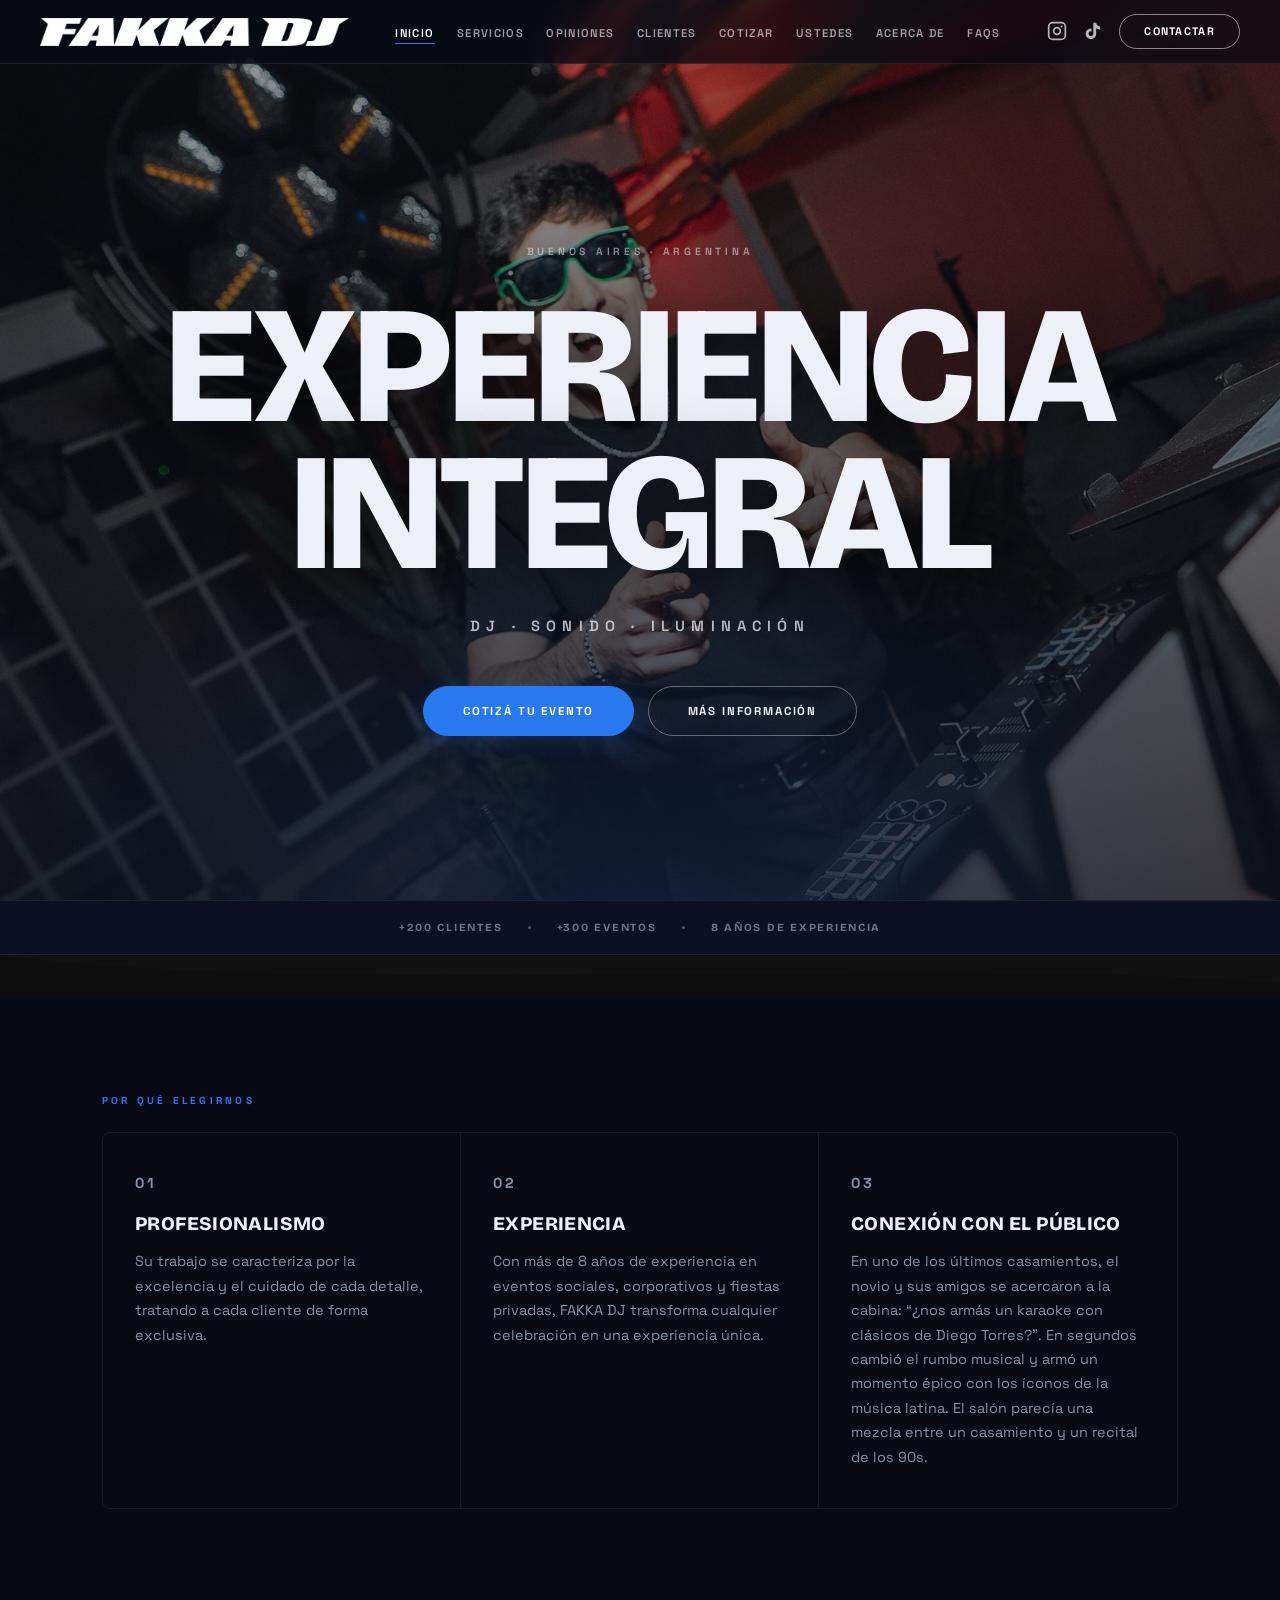
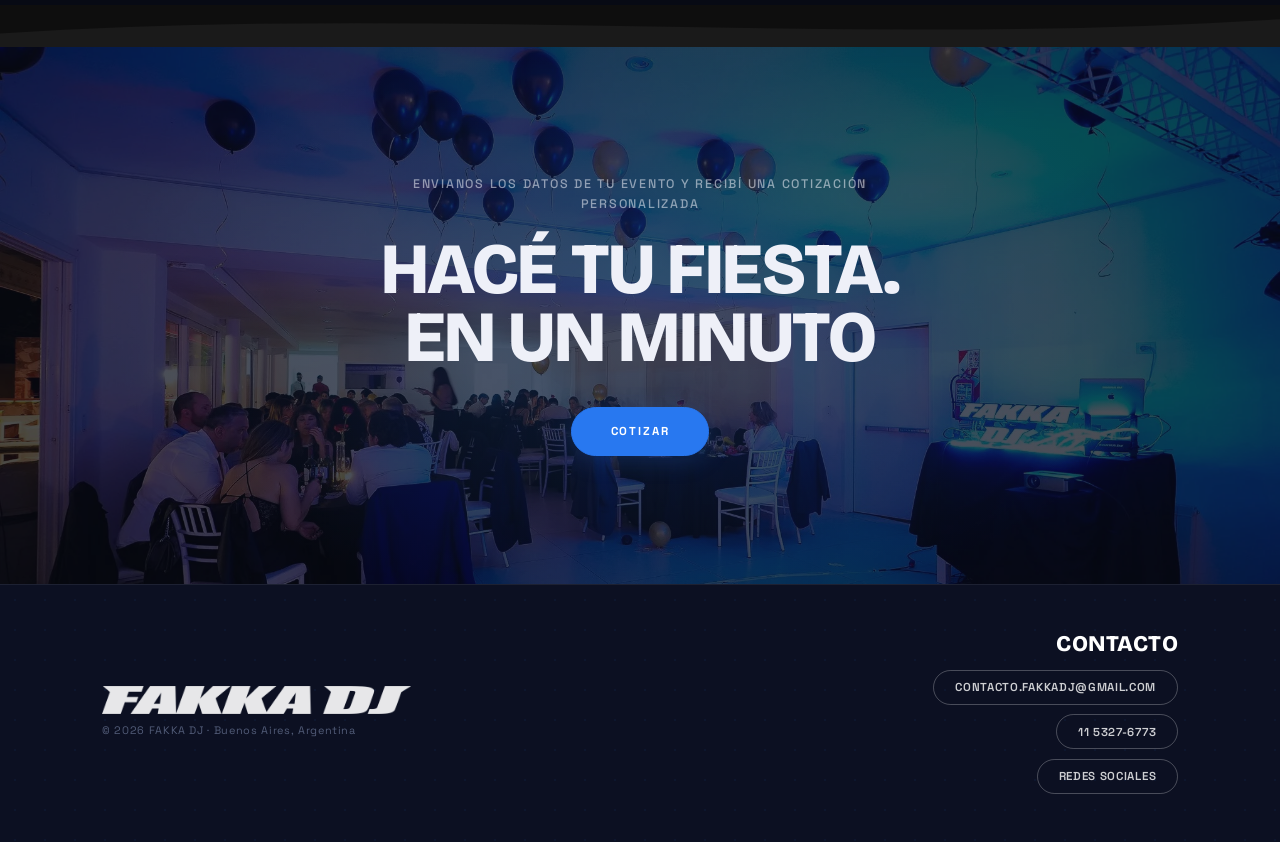
==== index.html @ a66cb63d "nav: agregar ícono de Instagram @fakkadj.eventos en todas las páginas" ====
<!DOCTYPE html>
<html lang="es">
<head>
  <meta charset="UTF-8" />
  <meta name="viewport" content="width=device-width, initial-scale=1.0" />
  <title>FAKKA DJ - Servicio de DJ, Sonido, Iluminación | CABA, Buenos Aires</title>
  <meta name="description" content="FAKKA DJ — experiencia integral de DJ, sonido e iluminación para casamientos, corporativos, fiestas de 15 y privadas. Más de 8 años de experiencia en Buenos Aires." />
  <link rel="preconnect" href="https://fonts.googleapis.com" />
  <link rel="preconnect" href="https://fonts.gstatic.com" crossorigin />
  <link href="https://fonts.googleapis.com/css2?family=Space+Grotesk:wght@400;500;600;700&family=Bricolage+Grotesque:wght@500;600;700;800&display=swap" rel="stylesheet" />
  <link rel="stylesheet" href="styles.css" />
  <link rel="icon" type="image/png" href="images/Fakka_Logo_Picos_Negro.png" />
  <meta property="og:title" content="FAKKA DJ — Servicio integral de DJ, Sonido e Iluminación" />
  <meta property="og:description" content="Más de 8 años transformando celebraciones en Buenos Aires. Casamientos, corporativos, fiestas de 15 y más." />
  <meta property="og:image" content="https://fakkadj.com/images/DSC02476.jpg" />
  <meta property="og:url" content="https://fakkadj.com" />
  <meta property="og:type" content="website" />
  <script type="application/ld+json">
  {
    "@context": "https://schema.org",
    "@type": "LocalBusiness",
    "name": "FAKKA DJ",
    "description": "Servicio de DJ, sonido e iluminación profesional para casamientos, corporativos, fiestas de 15 y privadas en Buenos Aires.",
    "url": "https://fakkadj.com",
    "telephone": "+5491153276773",
    "email": "contacto.fakkadj@gmail.com",
    "image": "https://fakkadj.com/images/DSC02476.jpg",
    "address": {
      "@type": "PostalAddress",
      "addressLocality": "Buenos Aires",
      "addressRegion": "CABA",
      "addressCountry": "AR"
    },
    "areaServed": ["CABA", "Zona Norte GBA", "Zona Sur GBA", "Zona Oeste GBA"],
    "sameAs": [
      "https://www.tiktok.com/@fakkadj",
      "https://linktr.ee/fakkadj"
    ],
    "priceRange": "$$",
    "knowsAbout": ["DJ", "Sonido para eventos", "Iluminación para eventos", "Casamientos", "Fiestas de 15", "Eventos corporativos"]
  }
  </script>
</head>
<body>

<nav>
  <a href="index.html" class="nav-logo"><img src="images/Fakka_Logo_Picos_Blanco.png" alt="FAKKA DJ" /></a>
  <ul class="nav-links" id="navLinks">
    <li><a href="index.html" class="active">Inicio</a></li>
    <li><a href="servicios.html">Servicios</a></li>
    <li><a href="opiniones.html">Opiniones</a></li>
    <li><a href="clientes.html">Clientes</a></li>
    <li><a href="cotizar.html">Cotizar</a></li>
    <li><a href="ustedes.html">Ustedes</a></li>
    <li><a href="acercade.html">Acerca de</a></li>
    <li><a href="faqs.html">FAQs</a></li>
  </ul>
  <div class="nav-right">
    <a href="https://www.instagram.com/fakkadj.eventos" target="_blank" class="nav-tiktok" aria-label="Instagram"><svg viewBox="0 0 24 24" xmlns="http://www.w3.org/2000/svg"><rect x="2" y="2" width="20" height="20" rx="5" ry="5" fill="none" stroke="currentColor" stroke-width="2"/><circle cx="12" cy="12" r="4" fill="none" stroke="currentColor" stroke-width="2"/><circle cx="17.5" cy="6.5" r="1.2" fill="currentColor"/></svg></a>
    <a href="https://www.tiktok.com/@fakkadj" target="_blank" class="nav-tiktok" aria-label="TikTok"><svg viewBox="0 0 24 24" xmlns="http://www.w3.org/2000/svg"><path d="M19.59 6.69a4.83 4.83 0 0 1-3.77-4.25V2h-3.45v13.67a2.89 2.89 0 0 1-2.88 2.5 2.89 2.89 0 0 1-2.89-2.89 2.89 2.89 0 0 1 2.89-2.89c.28 0 .54.04.79.1V9.01a6.33 6.33 0 0 0-.79-.05 6.34 6.34 0 0 0-6.34 6.34 6.34 6.34 0 0 0 6.34 6.34 6.34 6.34 0 0 0 6.33-6.34V8.77a8.16 8.16 0 0 0 4.77 1.52V6.85a4.85 4.85 0 0 1-1-.16z"/></svg></a>
    <a href="https://wa.me/5491153276773" target="_blank" class="nav-cta">Contactar</a>
  </div>
  <button class="hamburger" id="hamburger" aria-label="Menú"><span></span><span></span><span></span></button>
</nav>
<div id="navOverlay"></div>

<!-- HERO -->
<section class="hero" style="--hero-img:url('images/DSC02476.jpg')">
  <div class="hero-grain"></div>
  <p class="hero-eyebrow anim-fade-up">Buenos Aires · Argentina</p>
  <h1 class="hero-title anim-fade-up anim-delay-1"><span>Experiencia</span><span>Integral</span></h1>
  <p class="hero-sub anim-fade-up anim-delay-2">DJ · Sonido · Iluminación</p>
  <div class="hero-buttons anim-fade-up anim-delay-3">
    <a href="cotizar.html" class="btn btn-accent">Cotizá tu evento</a>
    <a href="servicios.html" class="btn btn-outline">Más información</a>
  </div>
</section>

<!-- SOCIAL PROOF STRIP -->
<div class="proof-strip">
  <span>+200 clientes</span>
  <span class="proof-dot"></span>
  <span>+300 eventos</span>
  <span class="proof-dot"></span>
  <span>8 años de experiencia</span>
</div>

<!-- wave: proof-strip → pilares -->
<div class="section-wave" style="background:#111"><svg viewBox="0 0 1440 48" xmlns="http://www.w3.org/2000/svg" preserveAspectRatio="none"><path d="M0,0 C360,48 1080,0 1440,32 L1440,48 L0,48 Z" fill="#0e0e0e"/></svg></div>

<!-- PILARES -->
<section class="pad">
  <div class="container">
    <p class="section-label">Por qué elegirnos</p>
    <div class="pilares-grid">
      <div class="pilar">
        <p class="pilar-num">01</p>
        <h3>Profesionalismo</h3>
        <p>Su trabajo se caracteriza por la excelencia y el cuidado de cada detalle, tratando a cada cliente de forma exclusiva.</p>
      </div>
      <div class="pilar">
        <p class="pilar-num">02</p>
        <h3>Experiencia</h3>
        <p>Con más de 8 años de experiencia en eventos sociales, corporativos y fiestas privadas, FAKKA DJ transforma cualquier celebración en una experiencia única.</p>
      </div>
      <div class="pilar">
        <p class="pilar-num">03</p>
        <h3>Conexión con el público</h3>
        <p>En uno de los últimos casamientos, el novio y sus amigos se acercaron a la cabina: “¿nos armás un karaoke con clásicos de Diego Torres?”. En segundos cambió el rumbo musical y armó un momento épico con los íconos de la música latina. El salón parecía una mezcla entre un casamiento y un recital de los 90s.</p>
      </div>
    </div>
  </div>
</section>

<!-- wave: pilares → cta-band -->
<div class="section-wave" style="background:#0e0e0e"><svg viewBox="0 0 1440 48" xmlns="http://www.w3.org/2000/svg" preserveAspectRatio="none"><path d="M0,32 C480,0 960,48 1440,16 L1440,48 L0,48 Z" fill="#1a1a1a"/></svg></div>

<!-- CTA BAND -->
<section class="cta-band">
  <img class="bg" src="images/CAMI-248.jpg" alt="" />
  <p class="small">Envianos los datos de tu evento y recibí una cotización personalizada</p>
  <h2>Hacé tu fiesta.<br />En un minuto</h2>
  <a href="cotizar.html" class="btn btn-accent">Cotizar</a>
</section>

<footer>
  <div class="footer-wave">
    <svg viewBox="0 0 1440 80" xmlns="http://www.w3.org/2000/svg" preserveAspectRatio="none"><path d="M0,40 C240,80 480,0 720,40 C960,80 1200,0 1440,40 L1440,80 L0,80 Z" fill="#1a3a6e"/></svg>
  </div>
  <div class="footer-inner">
    <div class="footer-logo-block">
      <img src="images/Fakka_Logo_Picos_Blanco.png" alt="FAKKA DJ" />
      <p>© 2026 FAKKA DJ · Buenos Aires, Argentina</p>
    </div>
    <div class="footer-contact">
      <h5>Contacto</h5>
      <a class="footer-pill" href="mailto:contacto.fakkadj@gmail.com">contacto.fakkadj@gmail.com</a>
      <a class="footer-pill" href="https://wa.me/5491153276773" target="_blank">11 5327-6773</a>
      <a class="footer-pill" href="https://linktr.ee/fakkadj" target="_blank">Redes sociales</a>
    </div>
  </div>
</footer>

<script src="script.js"></script>
</body>
</html>
---- styles.css ----
/* ============ FAKKA DJ — estilos compartidos ============ */
*, *::before, *::after { box-sizing: border-box; margin: 0; padding: 0; }

:root {
  --black: #070a14;
  --ink: #040710;
  --surface: #0c1022;
  --white: #eef0f8;
  --gray: #8892aa;
  --dim: #525c78;
  --card: #0f1526;
  --card-hover: #141d30;
  --line: rgba(255,255,255,0.07);
  --line-mid: rgba(255,255,255,0.12);
  --accent: #2878f0;
  --accent-hover: #1a64d8;
  --accent-dim: rgba(40,120,240,0.12);
  --accent-glow: rgba(40,120,240,0.22);
  --head: 'Bricolage Grotesque', sans-serif;
  --body: 'Space Grotesk', sans-serif;
}

html { scroll-behavior: smooth; }

body {
  font-family: var(--body);
  background: var(--black);
  color: var(--white);
  overflow-x: hidden;
  line-height: 1.6;
}

img { max-width: 100%; display: block; }
a { color: inherit; text-decoration: none; }

h1, h2, h3, h4, h5 {
  font-family: var(--head);
  font-weight: 800;
  line-height: 0.95;
  letter-spacing: -0.01em;
  text-transform: uppercase;
}

/* ============ ENTRANCE ANIMATIONS ============ */
@keyframes fadeUp {
  from { opacity: 0; transform: translateY(28px); }
  to   { opacity: 1; transform: translateY(0); }
}
@keyframes fadeIn {
  from { opacity: 0; }
  to   { opacity: 1; }
}

@media (prefers-reduced-motion: no-preference) {
  .anim-fade-up {
    animation: fadeUp 0.72s cubic-bezier(0.16, 1, 0.3, 1) both;
  }
  .anim-delay-1 { animation-delay: 0.1s; }
  .anim-delay-2 { animation-delay: 0.22s; }
  .anim-delay-3 { animation-delay: 0.34s; }
  .anim-delay-4 { animation-delay: 0.46s; }
}

/* ============ NAV ============ */
nav {
  position: fixed;
  top: 0; left: 0; right: 0;
  z-index: 1000;
  display: flex;
  align-items: center;
  justify-content: space-between;
  padding: 0 2.5rem;
  height: 64px;
  background: rgba(7, 10, 20, 0.72);
  backdrop-filter: blur(20px) saturate(1.6);
  -webkit-backdrop-filter: blur(20px) saturate(1.6);
  border-bottom: 1px solid rgba(255,255,255,0.07);
  gap: 1rem;
  transition: background 0.3s;
}

.nav-logo img { height: 28px; width: auto; }

.nav-links {
  display: flex;
  flex-wrap: wrap;
  justify-content: center;
  gap: 0.2rem 1.4rem;
  list-style: none;
  align-items: center;
  flex: 1;
}

.nav-links a {
  color: rgba(238,240,248,0.65);
  font-size: 0.7rem;
  font-weight: 600;
  letter-spacing: 0.12em;
  text-transform: uppercase;
  transition: color 0.2s;
  font-family: var(--body);
  position: relative;
  padding-bottom: 2px;
}

.nav-links a::after {
  content: "";
  position: absolute;
  bottom: -2px; left: 0; right: 0;
  height: 1px;
  background: var(--accent);
  transform: scaleX(0);
  transition: transform 0.2s cubic-bezier(0.16, 1, 0.3, 1);
  transform-origin: left center;
}

.nav-links a:hover { color: #fff; }
.nav-links a:hover::after { transform: scaleX(1); }
.nav-links a.active { color: #fff; }
.nav-links a.active::after { transform: scaleX(1); }

.nav-right {
  display: flex;
  align-items: center;
  gap: 1rem;
  flex-shrink: 0;
}

.nav-tiktok {
  display: flex; align-items: center;
  color: #fff; opacity: 0.7; transition: opacity 0.2s;
}
.nav-tiktok:hover { opacity: 1; }
.nav-tiktok svg { width: 20px; height: 20px; fill: #fff; }

.nav-cta {
  background: transparent !important;
  color: #fff !important;
  border: 1.5px solid rgba(255,255,255,0.5) !important;
  border-radius: 999px !important;
  padding: 0.5rem 1.5rem !important;
  font-size: 0.68rem !important;
  font-weight: 700 !important;
  letter-spacing: 0.12em !important;
  text-transform: uppercase !important;
  transition: background 0.2s, border-color 0.2s !important;
  font-family: var(--body) !important;
}
.nav-cta:hover {
  background: rgba(255,255,255,0.1) !important;
  border-color: rgba(255,255,255,0.9) !important;
}

.hamburger {
  display: none;
  flex-direction: column;
  gap: 5px;
  cursor: pointer;
  background: none;
  border: none;
  padding: 6px;
  z-index: 1100;
}
.hamburger span {
  display: block;
  width: 24px;
  height: 1.5px;
  background: var(--white);
  transition: all 0.3s;
}
.hamburger.open span:nth-child(1) { transform: translateY(6.5px) rotate(45deg); }
.hamburger.open span:nth-child(2) { opacity: 0; }
.hamburger.open span:nth-child(3) { transform: translateY(-6.5px) rotate(-45deg); }

/* ============ BUTTONS ============ */
.btn {
  display: inline-block;
  padding: 0.9rem 2.4rem;
  font-family: var(--body);
  font-size: 0.72rem;
  font-weight: 700;
  letter-spacing: 0.16em;
  text-transform: uppercase;
  border-radius: 999px;
  cursor: pointer;
  transition: all 0.22s cubic-bezier(0.16, 1, 0.3, 1);
  border: 1.5px solid transparent;
}
.btn:active { transform: scale(0.97); }

.btn-accent {
  background: var(--accent);
  color: #fff;
  border-color: var(--accent);
  box-shadow: 0 4px 24px var(--accent-glow);
}
.btn-accent:hover {
  background: var(--accent-hover);
  border-color: var(--accent-hover);
  transform: translateY(-2px);
  box-shadow: 0 8px 32px var(--accent-glow);
}
.btn-white { background: var(--white); color: var(--black); border-color: var(--white); }
.btn-white:hover { background: #fff; transform: translateY(-2px); }
.btn-outline {
  background: transparent;
  color: var(--white);
  border-color: rgba(255,255,255,0.35);
}
.btn-outline:hover {
  border-color: rgba(255,255,255,0.8);
  background: rgba(255,255,255,0.06);
  transform: translateY(-1px);
}

/* ============ LAYOUT ============ */
section { position: relative; }
.container { max-width: 1140px; margin: 0 auto; padding: 0 2rem; }

.section-label {
  font-family: var(--body);
  font-size: 0.63rem;
  font-weight: 700;
  letter-spacing: 0.32em;
  text-transform: uppercase;
  color: var(--accent);
  margin-bottom: 1.4rem;
}

.pad { padding: 6rem 0; }

/* ============ HERO ============ */
.hero {
  min-height: 100dvh;
  display: flex;
  flex-direction: column;
  align-items: center;
  justify-content: center;
  text-align: center;
  padding: 9rem 2rem 4rem;
  position: relative;
  isolation: isolate;
}
.hero::before {
  content: "";
  position: absolute; inset: 0;
  background-image: var(--hero-img);
  background-size: cover;
  background-position: 50% 25%;
  z-index: -3;
}
.hero::after {
  content: "";
  position: absolute; inset: 0;
  background:
    radial-gradient(ellipse 80% 60% at 50% 100%, rgba(40,120,240,0.14) 0%, transparent 70%),
    linear-gradient(180deg, rgba(7,10,20,0.4) 0%, rgba(7,10,20,0.82) 100%);
  z-index: -2;
}

/* Grain texture on hero */
.hero-grain {
  position: absolute; inset: 0; z-index: -1;
  opacity: 0.035;
  background-image: url("data:image/svg+xml,%3Csvg xmlns='http://www.w3.org/2000/svg' width='300' height='300'%3E%3Cfilter id='n'%3E%3CfeTurbulence type='fractalNoise' baseFrequency='0.85' numOctaves='4' stitchTiles='stitch'/%3E%3C/filter%3E%3Crect width='300' height='300' filter='url(%23n)' opacity='1'/%3E%3C/svg%3E");
  background-size: 200px 200px;
  pointer-events: none;
}

.hero-eyebrow {
  font-family: var(--body);
  font-size: 0.65rem; font-weight: 600;
  letter-spacing: 0.36em; color: rgba(238,240,248,0.55);
  text-transform: uppercase; margin-bottom: 2rem;
}
.hero-title {
  font-size: clamp(3.6rem, 13vw, 10.5rem);
  font-weight: 800; line-height: 0.88;
  text-transform: uppercase; margin-bottom: 1.8rem;
  text-shadow: 0 4px 60px rgba(0,0,0,0.6);
  letter-spacing: -0.02em;
}
.hero-title span { display: block; }
.hero-sub {
  font-family: var(--body);
  font-size: clamp(0.7rem, 1.8vw, 0.92rem);
  font-weight: 600; letter-spacing: 0.42em;
  color: rgba(238,240,248,0.75); text-transform: uppercase; margin-bottom: 3rem;
}
.hero-tags {
  display: flex; gap: 0.7rem; flex-wrap: wrap;
  justify-content: center; margin-bottom: 3rem;
}
.hero-tag {
  font-family: var(--body);
  font-size: 0.6rem; font-weight: 600;
  letter-spacing: 0.18em; text-transform: uppercase;
  color: rgba(238,240,248,0.7);
  border: 1px solid rgba(255,255,255,0.2);
  padding: 0.4rem 1rem; border-radius: 2px;
  background: rgba(255,255,255,0.04);
}
.hero-buttons { display: flex; gap: 0.9rem; flex-wrap: wrap; justify-content: center; }

/* ---- Proof strip ---- */
.proof-strip {
  display: flex; align-items: center; justify-content: center;
  gap: 1.6rem; flex-wrap: wrap;
  background: var(--surface);
  border-top: 1px solid var(--line);
  border-bottom: 1px solid var(--line);
  padding: 1.1rem 2rem;
  font-family: var(--head); font-size: 0.68rem; font-weight: 700;
  text-transform: uppercase; letter-spacing: 0.16em;
  color: rgba(238,240,248,0.45);
}
.proof-dot {
  width: 3px; height: 3px; border-radius: 50%;
  background: var(--dim); flex-shrink: 0;
}

/* ---- Section wave divider ---- */
.section-wave { line-height: 0; display: block; }
.section-wave svg { display: block; width: 100%; }

/* page hero (interior) */
.page-hero {
  padding: 11rem 2rem 5rem;
  text-align: center;
}
.page-hero h1 {
  font-size: clamp(2.8rem, 9vw, 7rem);
  line-height: 0.9;
  letter-spacing: -0.02em;
}
.page-hero .accent-word { color: var(--accent); }

/* ============ PILARES ============ */
.pilares-grid {
  display: grid;
  grid-template-columns: repeat(auto-fit, minmax(280px, 1fr));
  gap: 0;
  border: 1px solid var(--line);
  border-radius: 8px;
  overflow: hidden;
}
.pilar {
  padding: 2.4rem 2rem;
  border-right: 1px solid var(--line);
  position: relative;
  transition: background 0.3s;
}
.pilar:last-child { border-right: none; }
.pilar:hover { background: var(--card); }
.pilar::before {
  content: "";
  position: absolute; top: 0; left: 0;
  width: 2px; height: 0;
  background: var(--accent);
  transition: height 0.4s cubic-bezier(0.16, 1, 0.3, 1);
}
.pilar:hover::before { height: 100%; }
.pilar-num {
  font-family: var(--body);
  font-size: 0.62rem; font-weight: 700; letter-spacing: 0.22em;
  color: var(--accent); margin-bottom: 1.2rem;
}
.pilar h3 { font-size: 1.2rem; margin-bottom: 1rem; letter-spacing: 0.02em; }
.pilar p { font-size: 0.9rem; color: var(--gray); line-height: 1.7; }

/* ============ SERVICIOS ============ */
.serv-grid {
  display: grid;
  grid-template-columns: repeat(auto-fit, minmax(230px, 1fr));
  gap: 1.2rem;
}
.serv-card {
  background: var(--card);
  border: 1px solid var(--line);
  border-radius: 8px;
  overflow: hidden;
  transition: transform 0.3s, border-color 0.3s, box-shadow 0.3s;
}
.serv-card:hover {
  transform: translateY(-5px);
  border-color: var(--line-mid);
  box-shadow: 0 16px 48px rgba(0,0,0,0.4), 0 0 0 1px var(--line-mid);
}
.serv-card .ph { height: 185px; overflow: hidden; }
.serv-card .ph img { width: 100%; height: 100%; object-fit: cover; transition: transform 0.6s cubic-bezier(0.16, 1, 0.3, 1); }
.serv-card:hover .ph img { transform: scale(1.07); }
.serv-card .body { padding: 1.6rem 1.5rem; }
.serv-card h3 { font-size: 0.95rem; margin-bottom: 0.7rem; letter-spacing: 0.04em; }
.serv-card p { font-size: 0.84rem; color: var(--gray); line-height: 1.65; }

.serv-card.noimg .body { padding: 2.2rem 1.8rem; }

/* ============ EVENTOS ============ */
.eventos-grid {
  display: grid;
  grid-template-columns: repeat(auto-fit, minmax(300px, 1fr));
  gap: 1.2rem;
}
.evento {
  position: relative;
  height: 320px;
  border-radius: 8px;
  overflow: hidden;
  isolation: isolate;
  display: flex;
  align-items: flex-end;
  padding: 1.8rem;
}
.evento img {
  position: absolute; inset: 0;
  width: 100%; height: 100%; object-fit: cover;
  z-index: -2; transition: transform 0.7s cubic-bezier(0.16, 1, 0.3, 1);
}
.evento::after {
  content: ""; position: absolute; inset: 0;
  background: linear-gradient(180deg, rgba(0,0,0,0.05) 0%, rgba(7,10,20,0.88) 100%);
  z-index: -1;
}
.evento:hover img { transform: scale(1.08); }
.evento h4 { font-size: 1.3rem; margin-bottom: 0.5rem; }
.evento p { font-size: 0.84rem; color: rgba(238,240,248,0.7); max-width: 90%; }

/* ============ CTA BAND ============ */
.cta-band {
  position: relative;
  isolation: isolate;
  text-align: center;
  padding: 8rem 2rem;
}
.cta-band img.bg {
  position: absolute; inset: 0;
  width: 100%; height: 100%; object-fit: cover; object-position: center 30%; z-index: -2;
}
.cta-band::after {
  content: ""; position: absolute; inset: 0;
  background:
    radial-gradient(ellipse 60% 80% at 50% 50%, rgba(40,120,240,0.18) 0%, transparent 70%),
    rgba(7,10,20,0.72);
  z-index: -1;
}
.cta-band .small {
  font-family: var(--body);
  font-size: 0.78rem; font-weight: 500; letter-spacing: 0.14em;
  text-transform: uppercase; color: rgba(238,240,248,0.55); margin-bottom: 1.2rem;
  max-width: 560px; margin-left: auto; margin-right: auto;
}
.cta-band h2 {
  font-size: clamp(2.4rem, 7vw, 4.5rem);
  margin-bottom: 2.2rem;
  letter-spacing: -0.02em;
}

/* ============ OPINIONES ============ */
.op-grid {
  display: grid;
  grid-template-columns: repeat(auto-fill, minmax(260px, 1fr));
  gap: 1.2rem;
}
.op-card {
  background: var(--card);
  border: 1px solid var(--line);
  border-radius: 8px;
  overflow: hidden;
  transition: border-color 0.3s;
}
.op-card:hover { border-color: var(--line-mid); }
.op-card .shot { width: 100%; display: block; }
.op-card .meta { padding: 1.1rem 1.3rem; }
.op-card .name {
  font-family: var(--head); font-weight: 700;
  text-transform: uppercase; font-size: 0.9rem; letter-spacing: 0.04em;
}
.op-card .type {
  font-family: var(--body); font-size: 0.65rem;
  letter-spacing: 0.14em; color: var(--accent);
  text-transform: uppercase; margin-top: 0.25rem;
}

/* masonry opiniones */
.op-masonry { column-count: 3; column-gap: 1.2rem; }
.op-masonry .op-card { break-inside: avoid; margin-bottom: 1.2rem; display: inline-block; width: 100%; }
@media (max-width: 880px) { .op-masonry { column-count: 2; } }
@media (max-width: 560px) { .op-masonry { column-count: 1; } }

/* ============ CLIENTES (logos) ============ */
.logos-grid {
  display: grid;
  grid-template-columns: repeat(auto-fill, minmax(150px, 1fr));
  gap: 1px;
  background: var(--line);
  border: 1px solid var(--line);
  border-radius: 8px;
  overflow: hidden;
}
.logo-cell {
  background: var(--black);
  aspect-ratio: 3/2;
  display: flex; align-items: center; justify-content: center;
  padding: 1.6rem;
  transition: background 0.2s;
}
.logo-cell:hover { background: var(--card); }
.logo-cell img {
  max-height: 60px; max-width: 80%;
  width: auto; height: auto;
  object-fit: contain; opacity: 0.85;
}

.stats {
  display: grid;
  grid-template-columns: repeat(auto-fit, minmax(180px, 1fr));
  gap: 2rem;
  text-align: center;
  margin-top: 4rem;
  padding: 3rem 0;
  border-top: 1px solid var(--line);
  border-bottom: 1px solid var(--line);
}
.stat .num {
  font-family: var(--head); font-weight: 800;
  font-size: 3.2rem; color: var(--accent); line-height: 1;
}
.stat .lbl {
  font-family: var(--body); font-size: 0.72rem;
  letter-spacing: 0.2em; text-transform: uppercase;
  color: var(--gray); margin-top: 0.7rem;
}

/* ============ ACERCA / timeline ============ */
.about-grid {
  display: grid;
  grid-template-columns: repeat(auto-fit, minmax(250px, 1fr));
  gap: 2.5rem;
}
.about-item .big {
  font-family: var(--head); font-weight: 800;
  font-size: 1.5rem; color: var(--white);
  text-transform: uppercase; margin-bottom: 0.8rem;
}
.about-item .big .hl { color: var(--accent); }
.about-item p { font-size: 0.9rem; color: var(--gray); line-height: 1.7; }

/* ============ FAQ ============ */
.faq-list { max-width: 760px; margin: 0 auto; }
.faq-item { border-bottom: 1px solid var(--line); }
.faq-q {
  width: 100%; background: none; border: none; color: var(--white);
  text-align: left; padding: 1.5rem 0; cursor: pointer;
  font-family: var(--head); font-weight: 700; font-size: 0.95rem;
  letter-spacing: 0.02em; text-transform: uppercase;
  display: flex; justify-content: space-between; align-items: center; gap: 1rem;
  transition: color 0.2s;
}
.faq-q:hover { color: var(--accent); }
.faq-q .chev {
  font-size: 1.2rem; transition: transform 0.3s cubic-bezier(0.16, 1, 0.3, 1);
  flex-shrink: 0; color: var(--accent);
}
.faq-item.open .chev { transform: rotate(45deg); }
.faq-a { max-height: 0; overflow: hidden; transition: max-height 0.4s ease; }
.faq-item.open .faq-a { max-height: 320px; }
.faq-a p { font-family: var(--body); font-size: 0.9rem; color: var(--gray); padding-bottom: 1.5rem; line-height: 1.75; }

/* ============ COTIZAR / FORM ============ */
.cot-grid { display: grid; grid-template-columns: 1fr 1fr; gap: 3.5rem; align-items: start; }
.cot-desc { font-size: 0.95rem; color: var(--gray); margin-bottom: 2rem; line-height: 1.7; }
.contact-links { display: flex; flex-direction: column; gap: 0.8rem; }
.c-link {
  display: flex; align-items: center; gap: 0.9rem;
  padding: 1rem 1.4rem; background: var(--card); border: 1px solid var(--line);
  border-radius: 6px; font-size: 0.84rem; font-weight: 500; transition: all 0.2s;
}
.c-link:hover { border-color: var(--accent); background: var(--card-hover); }
.c-link .ico { font-size: 1.1rem; }

.form-group { margin-bottom: 1rem; }
.form-group label {
  display: block; font-family: var(--body); font-size: 0.62rem; font-weight: 700;
  letter-spacing: 0.16em; text-transform: uppercase; color: var(--gray); margin-bottom: 0.5rem;
}
.form-group input, .form-group select, .form-group textarea {
  width: 100%; padding: 0.85rem 1rem; border: 1px solid var(--line);
  border-radius: 6px; background: var(--card); color: var(--white);
  font-family: var(--body); font-size: 0.88rem; outline: none;
  transition: border-color 0.2s, box-shadow 0.2s;
}
.form-group input:focus, .form-group select:focus, .form-group textarea:focus {
  border-color: var(--accent);
  box-shadow: 0 0 0 3px var(--accent-dim);
}
.form-group textarea { resize: vertical; min-height: 110px; }
.form-group select {
  appearance: none; -webkit-appearance: none;
  background-image: url("data:image/svg+xml,%3Csvg xmlns='http://www.w3.org/2000/svg' width='12' height='8' viewBox='0 0 12 8'%3E%3Cpath d='M1 1l5 5 5-5' stroke='%238892aa' stroke-width='1.5' fill='none' stroke-linecap='round'/%3E%3C/svg%3E");
  background-repeat: no-repeat; background-position: right 1rem center; padding-right: 2.5rem;
}
.form-group select option { background: var(--card); }

/* ============ GOOGLE MAPS REVIEWS ============ */
.gmaps-grid {
  display: grid;
  grid-template-columns: repeat(auto-fit, minmax(280px, 1fr));
  gap: 1.2rem;
}
.gmaps-card {
  background: var(--card);
  border: 1px solid var(--line);
  border-radius: 8px;
  padding: 1.6rem;
  display: flex;
  flex-direction: column;
  gap: 1rem;
  transition: border-color 0.3s, transform 0.3s;
}
.gmaps-card:hover { border-color: var(--line-mid); transform: translateY(-3px); }
.gmaps-header { display: flex; align-items: center; gap: 0.9rem; }
.gmaps-avatar {
  width: 40px; height: 40px; border-radius: 50%;
  background: var(--accent);
  display: flex; align-items: center; justify-content: center;
  font-family: var(--head); font-weight: 800; font-size: 1rem;
  color: #fff; flex-shrink: 0;
}
.gmaps-name {
  font-family: var(--head); font-weight: 700; font-size: 0.82rem;
  text-transform: uppercase; letter-spacing: 0.04em;
}
.gmaps-stars { color: #f5b100; font-size: 0.82rem; letter-spacing: 0.08em; margin-top: 0.15rem; }
.gmaps-logo {
  width: 22px; height: 22px; min-width: 22px; max-width: 22px;
  margin-left: auto; flex-shrink: 0; display: block;
}
.gmaps-text { font-family: var(--body); font-size: 0.9rem; color: var(--gray); line-height: 1.7; flex: 1; }
.gmaps-type {
  font-family: var(--body); font-size: 0.6rem; font-weight: 700;
  letter-spacing: 0.2em; text-transform: uppercase; color: var(--accent);
}

/* ============ LOGOS MARQUEE ============ */
.marquee-section { margin-bottom: 3rem; }
.marquee-section .section-label { margin-bottom: 1.2rem; }
.marquee-wrap {
  overflow: hidden;
  position: relative;
  border: 1px solid var(--line);
  border-radius: 8px;
  background: var(--card);
  padding: 1.8rem 0;
}
.marquee-wrap::before,
.marquee-wrap::after {
  content: "";
  position: absolute; top: 0; bottom: 0; width: 80px; z-index: 2;
  pointer-events: none;
}
.marquee-wrap::before { left: 0; background: linear-gradient(to right, var(--card), transparent); }
.marquee-wrap::after  { right: 0; background: linear-gradient(to left, var(--card), transparent); }
.marquee-track {
  display: flex;
  align-items: center;
  gap: 4rem;
  width: max-content;
  animation: marquee-scroll 22s linear infinite;
}
.marquee-track img {
  height: 48px;
  max-height: 48px;
  width: auto;
  max-width: none;
  object-fit: contain;
  opacity: 0.8;
  filter: brightness(0) invert(1);
  flex-shrink: 0;
  display: inline-block;
  transition: opacity 0.2s;
}
.marquee-track:hover img { opacity: 1; }
@keyframes marquee-scroll {
  0%   { transform: translateX(0); }
  100% { transform: translateX(-50%); }
}
.marquee-wrap:hover .marquee-track { animation-play-state: paused; }

@media (prefers-reduced-motion: reduce) {
  .marquee-track { animation: none; }
}

/* ============ FOOTER ============ */
footer {
  background: var(--surface);
  color: #fff;
  padding: 0;
  position: relative;
  overflow: hidden;
  border-top: 1px solid var(--line);
}
footer::before {
  content: "";
  position: absolute; inset: 0;
  background-image: radial-gradient(circle, rgba(40,120,240,0.06) 1px, transparent 1px);
  background-size: 30px 30px;
  pointer-events: none;
  z-index: 0;
}
footer > * { position: relative; z-index: 1; }

.footer-wave { display: none; } /* wave integrado en el border-top del footer */

.footer-inner {
  max-width: 1140px; margin: 0 auto;
  display: flex; justify-content: space-between; align-items: center;
  flex-wrap: wrap; gap: 2rem;
  padding: 3rem 2rem;
}
.footer-logo-block { display: flex; flex-direction: column; gap: 0.5rem; }
.footer-logo-block img { height: 28px; width: auto; filter: brightness(0) invert(1); opacity: 0.9; }
.footer-logo-block p { font-family: var(--body); font-size: 0.68rem; color: var(--dim); letter-spacing: 0.06em; }
.footer-contact { display: flex; flex-direction: column; align-items: flex-end; gap: 0.6rem; }
.footer-contact h5 {
  font-family: var(--head); font-size: 1.4rem; font-weight: 800;
  letter-spacing: 0.02em; color: #fff; text-align: right; margin-bottom: 0.4rem;
}
.footer-pill {
  display: inline-block;
  border: 1.5px solid rgba(255,255,255,0.25);
  border-radius: 999px;
  padding: 0.45rem 1.3rem;
  font-family: var(--body); font-size: 0.72rem; font-weight: 600;
  letter-spacing: 0.06em; text-transform: uppercase; color: rgba(255,255,255,0.8);
  transition: background 0.2s, border-color 0.2s, color 0.2s;
}
.footer-pill:hover {
  background: rgba(255,255,255,0.1);
  border-color: rgba(255,255,255,0.7);
  color: #fff;
}

/* ============ MOBILE ============ */
@media (max-width: 880px) {
  nav { padding: 0 1.2rem; height: 56px; }
  .nav-links {
    display: none; flex-direction: column; position: fixed;
    top: 0; right: 0; bottom: 0; width: 72%; max-width: 300px;
    background: rgba(7, 10, 20, 0.97);
    backdrop-filter: blur(20px);
    padding: 6rem 2rem 2rem; gap: 1.4rem;
    align-items: flex-start;
    border-left: 1px solid var(--line);
    flex-wrap: nowrap;
  }
  .nav-links.open { display: flex; }
  .nav-links a { font-size: 0.88rem; }
  .nav-links a::after { display: none; }
  #navOverlay { display: none; position: fixed; inset: 0; z-index: 999; background: rgba(0,0,0,0.6); }
  #navOverlay.open { display: block; }
  .nav-right { gap: 0.6rem; }
  .nav-tiktok { display: none; }
  .nav-cta { padding: 0.4rem 1rem !important; font-size: 0.62rem !important; }
  .hamburger { display: flex; }
  .pad { padding: 3.5rem 0; }
  .cot-grid { grid-template-columns: 1fr; gap: 2.5rem; }
  .footer-inner { flex-direction: column; align-items: flex-start; padding: 2.4rem 2rem; }
  .footer-contact { align-items: flex-start; }
  .footer-contact h5 { text-align: left; }
  .pilares-grid { grid-template-columns: 1fr; }
  .pilar { border-right: none; border-bottom: 1px solid var(--line); }
  .pilar:last-child { border-bottom: none; }
}
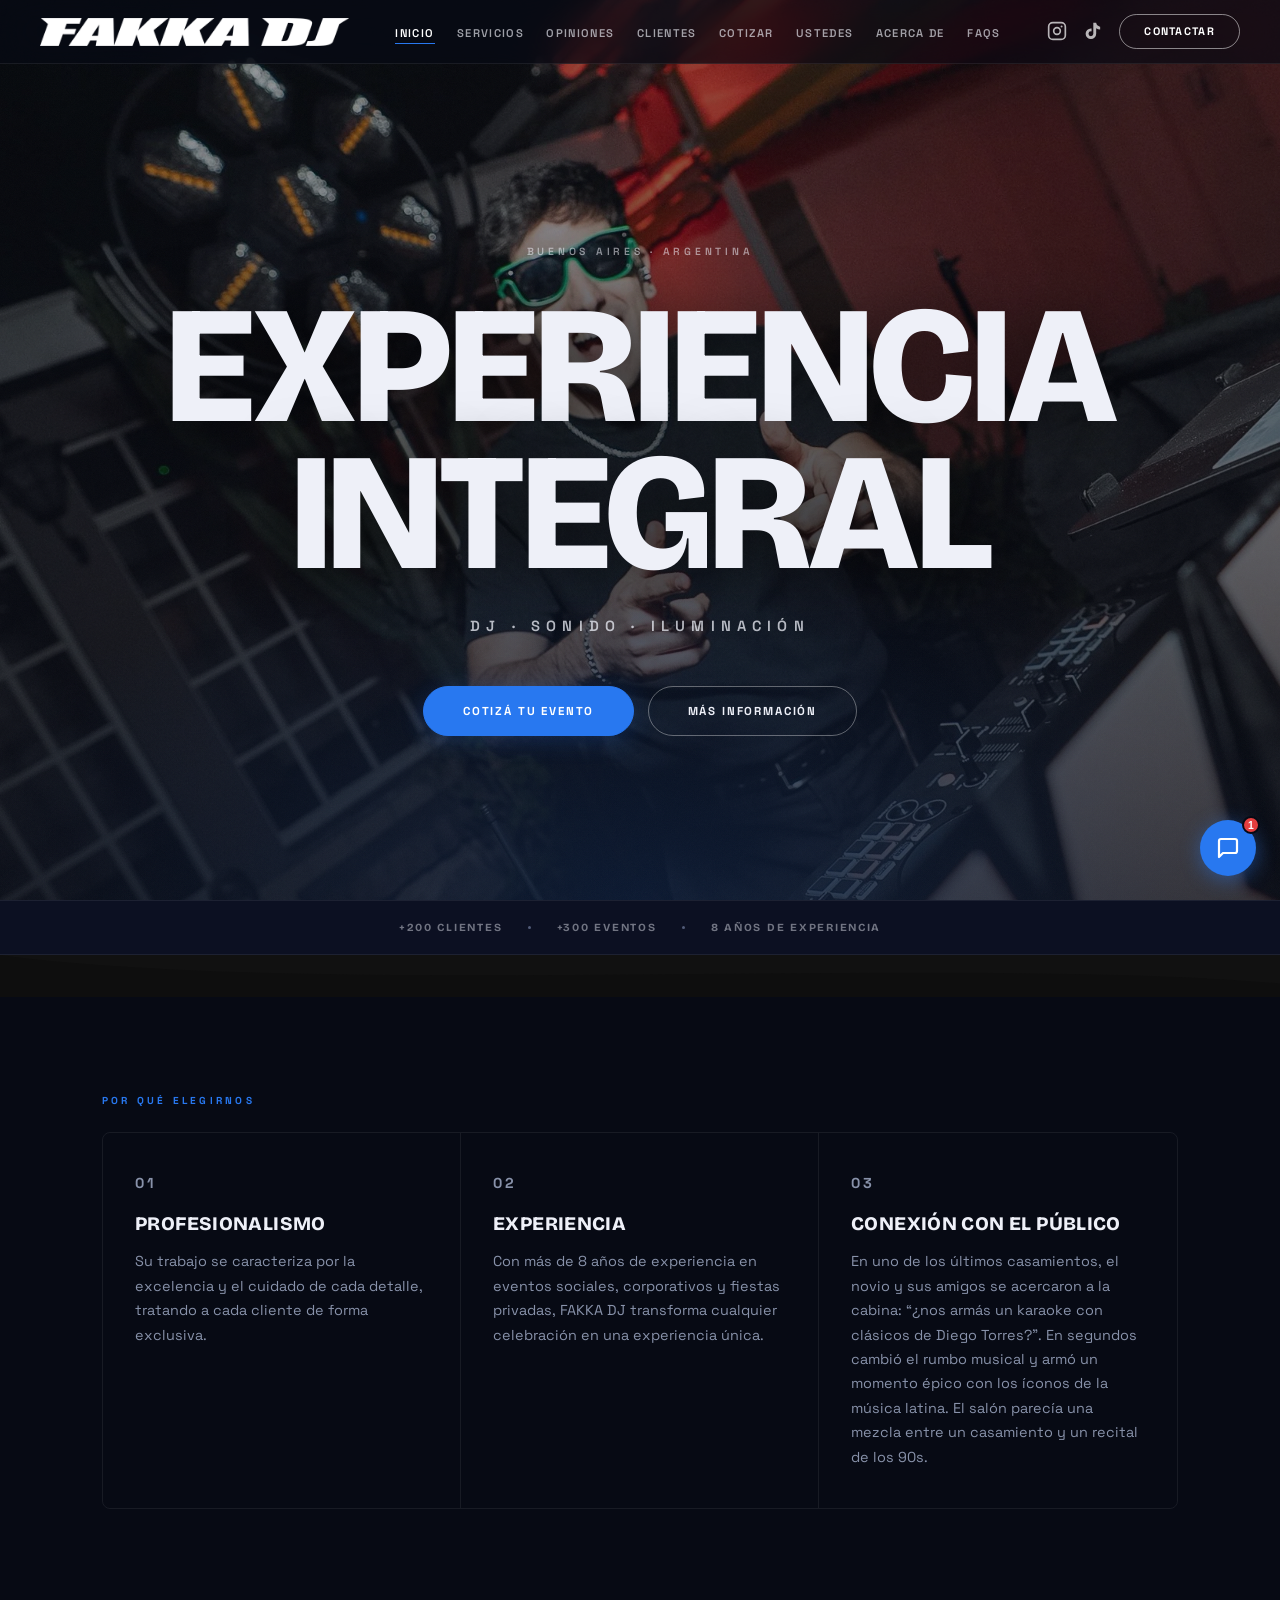
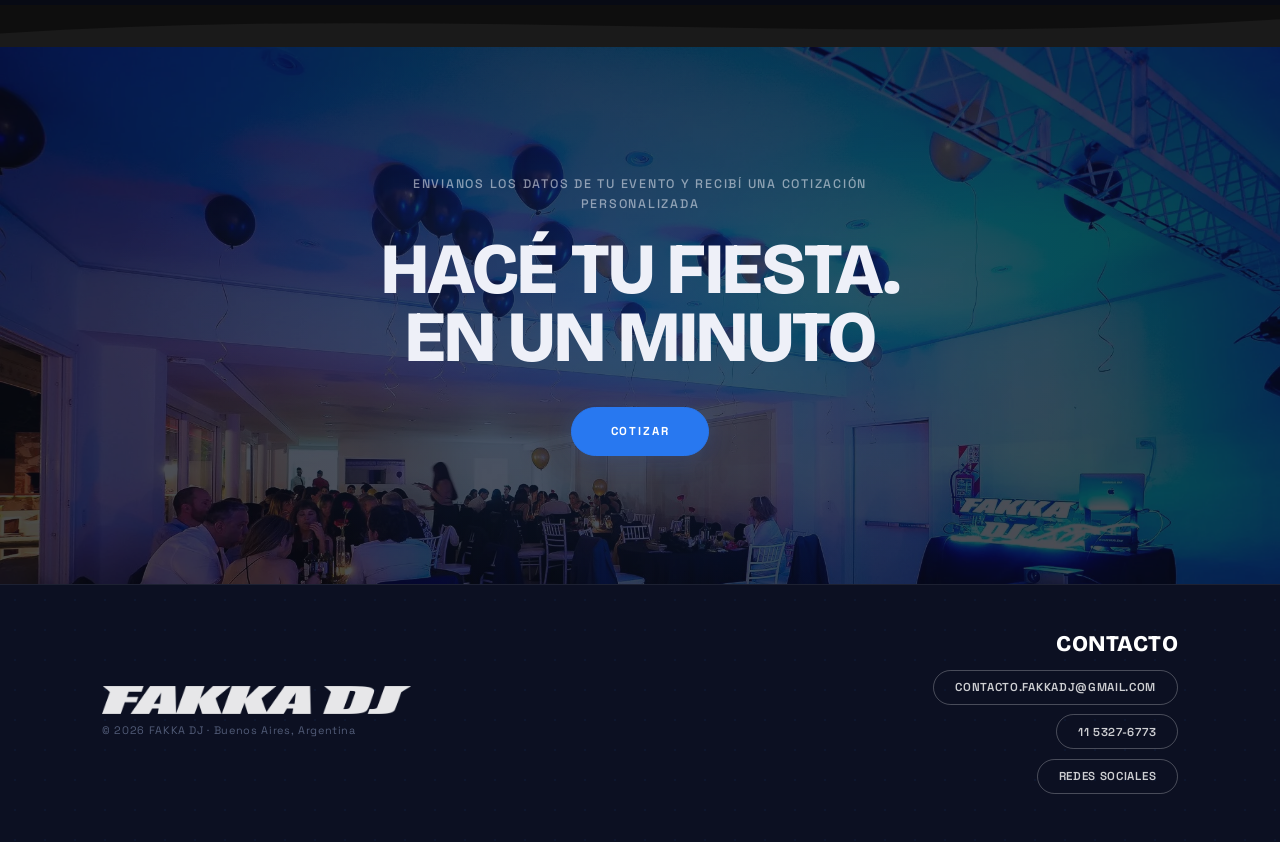
==== commit 4a540ed3: "Add AI chat widget and interactive FAQ search - chat.js: floating chat widget con IA en todas las pá" ====
--- a/index.html
+++ b/index.html
@@ -142,5 +142,6 @@
 </footer>
 
 <script src="script.js"></script>
+<script src="chat.js"></script>
 </body>
 </html>
--- a/styles.css
+++ b/styles.css
@@ -434,7 +434,7 @@
 }
 .cta-band img.bg {
   position: absolute; inset: 0;
-  width: 100%; height: 100%; object-fit: cover; object-position: center 30%; z-index: -2;
+  width: 100%; height: 100%; object-fit: cover; object-position: center top; z-index: -2;
 }
 .cta-band::after {
   content: ""; position: absolute; inset: 0;
@@ -534,7 +534,7 @@
 /* ============ ACERCA / timeline ============ */
 .about-grid {
   display: grid;
-  grid-template-columns: repeat(auto-fit, minmax(250px, 1fr));
+  grid-template-columns: repeat(2, 1fr);
   gap: 2.5rem;
 }
 .about-item .big {
@@ -671,13 +671,17 @@
   height: 48px;
   max-height: 48px;
   width: auto;
-  max-width: none;
+  max-width: 160px;
   object-fit: contain;
   opacity: 0.8;
   filter: brightness(0) invert(1);
   flex-shrink: 0;
   display: inline-block;
   transition: opacity 0.2s;
+}
+.marquee-track img.logo-solid {
+  filter: invert(1);
+  mix-blend-mode: screen;
 }
 .marquee-track:hover img { opacity: 1; }
 @keyframes marquee-scroll {
@@ -771,3 +775,227 @@
   .pilar { border-right: none; border-bottom: 1px solid var(--line); }
   .pilar:last-child { border-bottom: none; }
 }
+
+/* ============ FAQ SEARCH ============ */
+.faq-search-wrap {
+  margin-bottom: 2.5rem;
+  position: relative;
+}
+.faq-search-wrap svg {
+  position: absolute;
+  left: 1rem;
+  top: 50%;
+  transform: translateY(-50%);
+  width: 18px;
+  height: 18px;
+  stroke: var(--gray);
+  pointer-events: none;
+}
+#faq-search {
+  width: 100%;
+  padding: 0.85rem 1rem 0.85rem 2.8rem;
+  background: var(--card);
+  border: 1px solid var(--line-mid);
+  border-radius: 10px;
+  color: var(--white);
+  font-family: var(--body);
+  font-size: 0.9rem;
+  outline: none;
+  transition: border-color 0.2s;
+}
+#faq-search::placeholder { color: var(--dim); }
+#faq-search:focus { border-color: var(--accent); }
+#faq-no-results {
+  display: none;
+  text-align: center;
+  color: var(--gray);
+  padding: 2rem 0;
+  font-size: 0.9rem;
+}
+
+/* ============ AI CHAT WIDGET ============ */
+#fk-chat {
+  position: fixed;
+  bottom: 1.5rem;
+  right: 1.5rem;
+  z-index: 9999;
+  font-family: var(--body);
+}
+
+#fk-chat-btn {
+  width: 56px;
+  height: 56px;
+  border-radius: 50%;
+  background: var(--accent);
+  border: none;
+  cursor: pointer;
+  display: flex;
+  align-items: center;
+  justify-content: center;
+  box-shadow: 0 4px 20px rgba(40,120,240,0.45);
+  transition: transform 0.2s, background 0.2s;
+  position: relative;
+}
+#fk-chat-btn svg { width: 24px; height: 24px; color: #fff; }
+#fk-chat-btn:hover,
+#fk-chat-btn.fk-active { background: var(--accent-hover); transform: scale(1.08); }
+
+.fk-badge {
+  position: absolute;
+  top: -4px;
+  right: -4px;
+  width: 18px;
+  height: 18px;
+  background: #e53e3e;
+  border-radius: 50%;
+  font-size: 0.65rem;
+  font-weight: 700;
+  color: #fff;
+  display: flex;
+  align-items: center;
+  justify-content: center;
+  border: 2px solid var(--black);
+}
+
+#fk-panel {
+  position: absolute;
+  bottom: 68px;
+  right: 0;
+  width: 340px;
+  background: var(--surface);
+  border: 1px solid var(--line-mid);
+  border-radius: 16px;
+  overflow: hidden;
+  box-shadow: 0 12px 48px rgba(0,0,0,0.55);
+  display: none;
+  flex-direction: column;
+}
+#fk-panel.fk-open { display: flex; }
+
+#fk-header {
+  display: flex;
+  align-items: center;
+  justify-content: space-between;
+  padding: 1rem 1rem 0.9rem;
+  background: var(--card);
+  border-bottom: 1px solid var(--line);
+}
+.fk-hinfo { display: flex; align-items: center; gap: 0.7rem; }
+.fk-avatar {
+  width: 36px;
+  height: 36px;
+  background: var(--accent-dim);
+  border-radius: 50%;
+  display: flex;
+  align-items: center;
+  justify-content: center;
+  font-size: 1.1rem;
+  flex-shrink: 0;
+}
+.fk-hinfo strong { display: block; font-size: 0.85rem; line-height: 1.2; text-transform: uppercase; letter-spacing: 0.04em; }
+.fk-hinfo span { font-size: 0.7rem; color: var(--gray); line-height: 1; }
+
+#fk-close {
+  background: none;
+  border: none;
+  cursor: pointer;
+  color: var(--gray);
+  padding: 4px;
+  display: flex;
+  align-items: center;
+  transition: color 0.15s;
+}
+#fk-close svg { width: 18px; height: 18px; }
+#fk-close:hover { color: var(--white); }
+
+#fk-msgs {
+  flex: 1;
+  overflow-y: auto;
+  padding: 1rem;
+  display: flex;
+  flex-direction: column;
+  gap: 0.7rem;
+  max-height: 320px;
+  scrollbar-width: thin;
+  scrollbar-color: var(--dim) transparent;
+}
+
+.fk-msg { max-width: 85%; }
+.fk-msg p {
+  margin: 0;
+  font-size: 0.82rem;
+  line-height: 1.5;
+  padding: 0.6rem 0.85rem;
+  border-radius: 12px;
+  text-transform: none;
+  font-weight: 400;
+  letter-spacing: 0;
+}
+.fk-bot { align-self: flex-start; }
+.fk-bot p { background: var(--card); color: var(--white); border-bottom-left-radius: 4px; }
+.fk-user { align-self: flex-end; }
+.fk-user p { background: var(--accent); color: #fff; border-bottom-right-radius: 4px; }
+
+/* typing dots */
+.fk-typing { display: flex; gap: 4px; align-items: center; padding: 0.6rem 0.85rem; background: var(--card); border-radius: 12px; border-bottom-left-radius: 4px; }
+.fk-typing span {
+  width: 7px; height: 7px;
+  background: var(--gray);
+  border-radius: 50%;
+  animation: fkDot 1.2s infinite;
+}
+.fk-typing span:nth-child(2) { animation-delay: 0.2s; }
+.fk-typing span:nth-child(3) { animation-delay: 0.4s; }
+@keyframes fkDot {
+  0%, 80%, 100% { transform: scale(0.7); opacity: 0.4; }
+  40% { transform: scale(1); opacity: 1; }
+}
+
+#fk-input-row {
+  display: flex;
+  gap: 0;
+  padding: 0.75rem;
+  border-top: 1px solid var(--line);
+  background: var(--card);
+  align-items: center;
+  gap: 0.5rem;
+}
+#fk-input {
+  flex: 1;
+  background: var(--surface);
+  border: 1px solid var(--line-mid);
+  border-radius: 8px;
+  padding: 0.55rem 0.8rem;
+  color: var(--white);
+  font-family: var(--body);
+  font-size: 0.8rem;
+  outline: none;
+  transition: border-color 0.2s;
+  text-transform: none;
+  font-weight: 400;
+  letter-spacing: 0;
+}
+#fk-input::placeholder { color: var(--dim); }
+#fk-input:focus { border-color: var(--accent); }
+#fk-send {
+  width: 34px;
+  height: 34px;
+  border-radius: 8px;
+  background: var(--accent);
+  border: none;
+  cursor: pointer;
+  display: flex;
+  align-items: center;
+  justify-content: center;
+  flex-shrink: 0;
+  transition: background 0.15s, transform 0.1s;
+}
+#fk-send svg { width: 16px; height: 16px; color: #fff; }
+#fk-send:hover { background: var(--accent-hover); }
+#fk-send:active { transform: scale(0.95); }
+#fk-send:disabled { opacity: 0.5; cursor: not-allowed; }
+
+@media (max-width: 880px) {
+  #fk-panel { width: calc(100vw - 3rem); right: 0; }
+  #fk-chat { bottom: 1.2rem; right: 1.2rem; }
+}
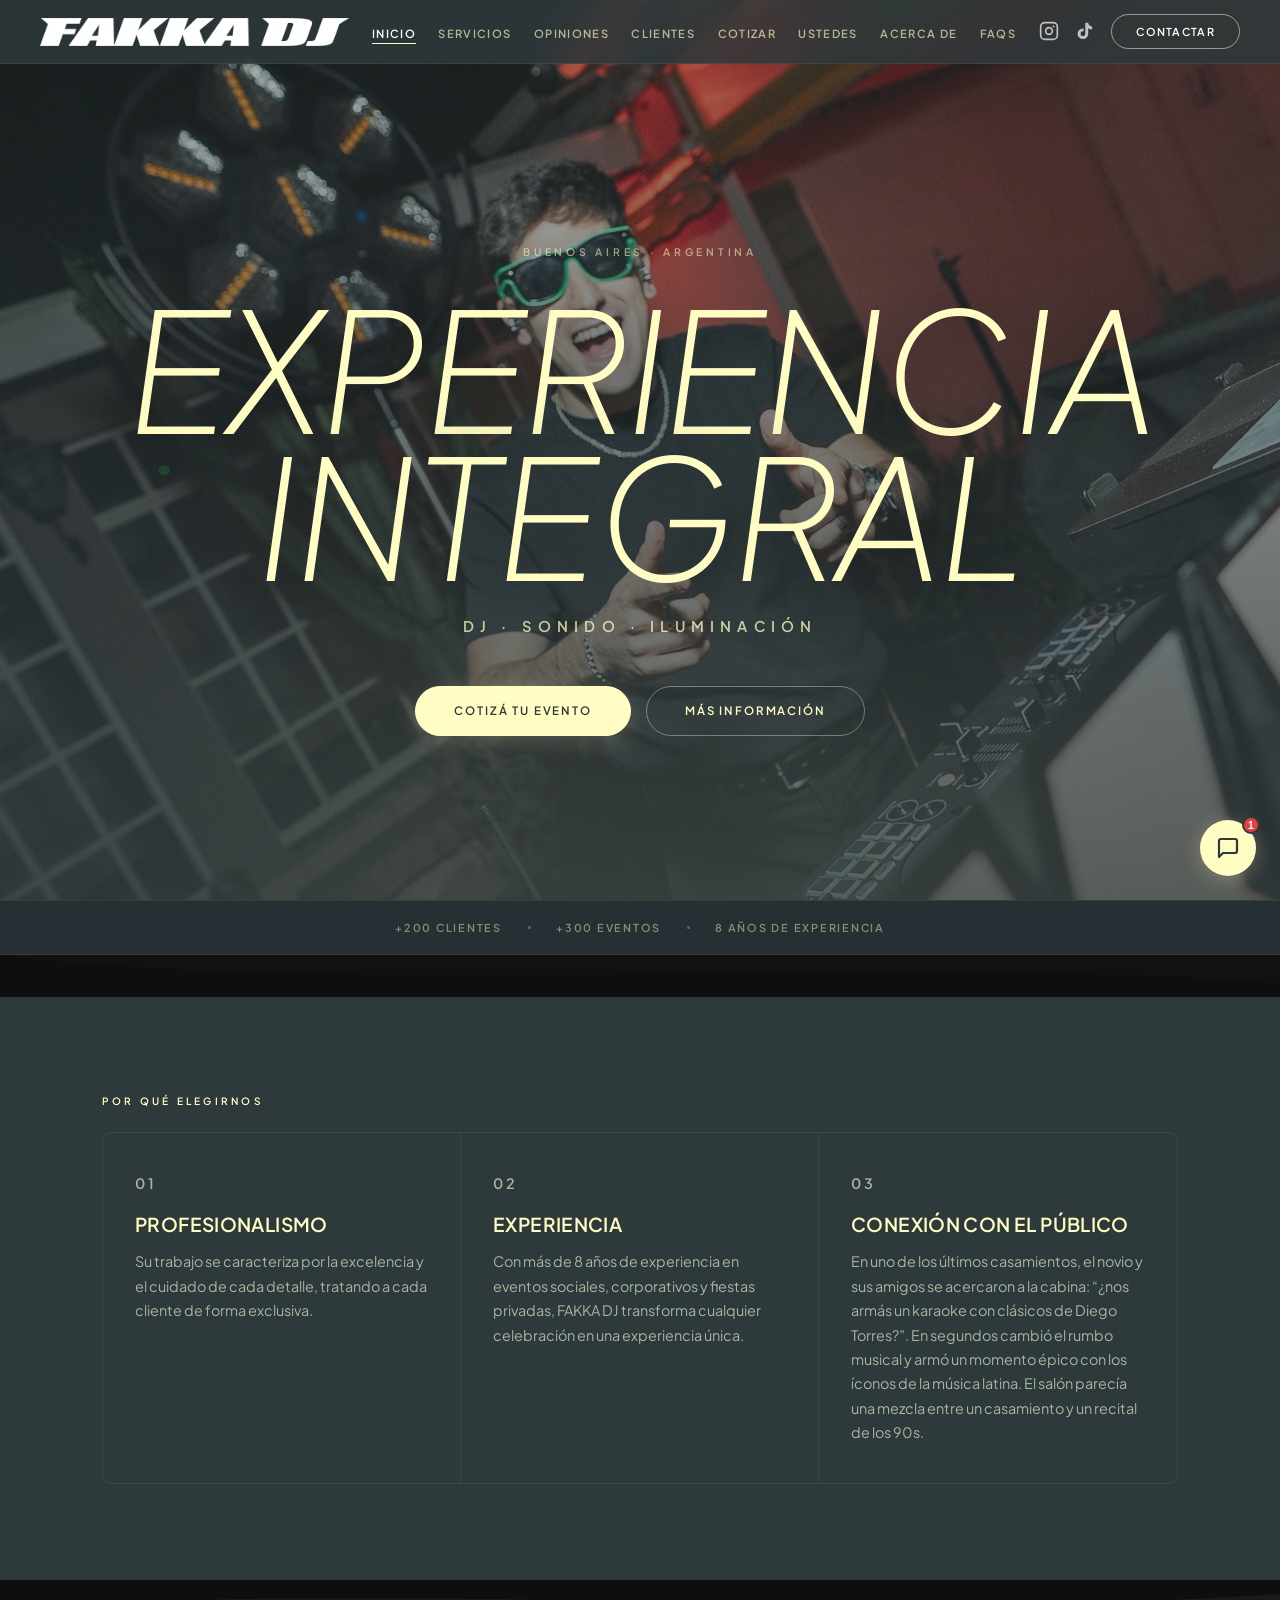
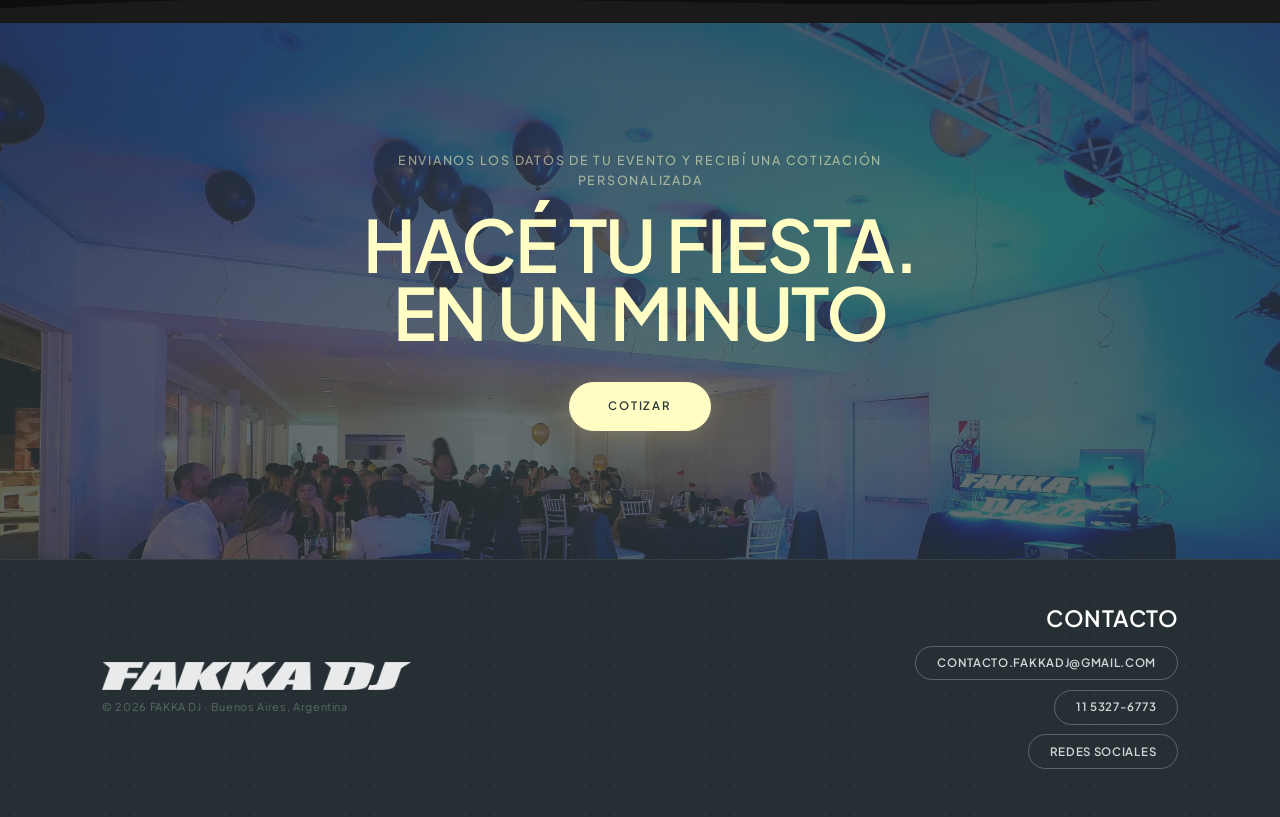
==== commit b1716b17: "Tipografía: Plus Jakarta Sans reemplaza Agrandir fallback; 200 italic hero, 600 semibold headings Co" ====
--- a/index.html
+++ b/index.html
@@ -7,7 +7,7 @@
   <meta name="description" content="FAKKA DJ — experiencia integral de DJ, sonido e iluminación para casamientos, corporativos, fiestas de 15 y privadas. Más de 8 años de experiencia en Buenos Aires." />
   <link rel="preconnect" href="https://fonts.googleapis.com" />
   <link rel="preconnect" href="https://fonts.gstatic.com" crossorigin />
-  <link href="https://fonts.googleapis.com/css2?family=Space+Grotesk:wght@400;500;600;700&family=Bricolage+Grotesque:wght@500;600;700;800&display=swap" rel="stylesheet" />
+  <link href="https://fonts.googleapis.com/css2?family=Plus+Jakarta+Sans:ital,wght@0,600;1,200&display=swap" rel="stylesheet" />
   <link rel="stylesheet" href="styles.css" />
   <link rel="icon" type="image/png" href="images/Fakka_Logo_Picos_Negro.png" />
   <meta property="og:title" content="FAKKA DJ — Servicio integral de DJ, Sonido e Iluminación" />
--- a/styles.css
+++ b/styles.css
@@ -2,22 +2,24 @@
 *, *::before, *::after { box-sizing: border-box; margin: 0; padding: 0; }
 
 :root {
-  --black: #070a14;
-  --ink: #040710;
-  --surface: #0c1022;
-  --white: #eef0f8;
-  --gray: #8892aa;
-  --dim: #525c78;
-  --card: #0f1526;
-  --card-hover: #141d30;
+  --black: #2e393b;
+  --ink: #232e30;
+  --surface: #263034;
+  --white: #fffdc3;
+  --gray: #a8b5a0;
+  --dim: #5a6b65;
+  --card: #283438;
+  --card-hover: #2d3d42;
   --line: rgba(255,255,255,0.07);
   --line-mid: rgba(255,255,255,0.12);
-  --accent: #2878f0;
-  --accent-hover: #1a64d8;
-  --accent-dim: rgba(40,120,240,0.12);
-  --accent-glow: rgba(40,120,240,0.22);
-  --head: 'Bricolage Grotesque', sans-serif;
-  --body: 'Space Grotesk', sans-serif;
+  --accent: #fffdc3;
+  --accent-hover: #f5f89e;
+  --accent-dim: rgba(255,253,195,0.15);
+  --accent-glow: rgba(255,253,195,0.18);
+  --head: 'Agrandir', 'Plus Jakarta Sans', sans-serif;
+  --body: 'Agrandir', 'Plus Jakarta Sans', sans-serif;
+  --weight-thin: 200;
+  --weight-semi: 600;
 }
 
 html { scroll-behavior: smooth; }
@@ -35,7 +37,7 @@
 
 h1, h2, h3, h4, h5 {
   font-family: var(--head);
-  font-weight: 800;
+  font-weight: 600;
   line-height: 0.95;
   letter-spacing: -0.01em;
   text-transform: uppercase;
@@ -71,7 +73,7 @@
   justify-content: space-between;
   padding: 0 2.5rem;
   height: 64px;
-  background: rgba(7, 10, 20, 0.72);
+  background: rgba(46, 57, 59, 0.85);
   backdrop-filter: blur(20px) saturate(1.6);
   -webkit-backdrop-filter: blur(20px) saturate(1.6);
   border-bottom: 1px solid rgba(255,255,255,0.07);
@@ -92,7 +94,7 @@
 }
 
 .nav-links a {
-  color: rgba(238,240,248,0.65);
+  color: rgba(255,253,195,0.65);
   font-size: 0.7rem;
   font-weight: 600;
   letter-spacing: 0.12em;
@@ -140,7 +142,7 @@
   border-radius: 999px !important;
   padding: 0.5rem 1.5rem !important;
   font-size: 0.68rem !important;
-  font-weight: 700 !important;
+  font-weight: 600 !important;
   letter-spacing: 0.12em !important;
   text-transform: uppercase !important;
   transition: background 0.2s, border-color 0.2s !important;
@@ -178,7 +180,7 @@
   padding: 0.9rem 2.4rem;
   font-family: var(--body);
   font-size: 0.72rem;
-  font-weight: 700;
+  font-weight: 600;
   letter-spacing: 0.16em;
   text-transform: uppercase;
   border-radius: 999px;
@@ -190,7 +192,7 @@
 
 .btn-accent {
   background: var(--accent);
-  color: #fff;
+  color: #2e393b;
   border-color: var(--accent);
   box-shadow: 0 4px 24px var(--accent-glow);
 }
@@ -220,7 +222,7 @@
 .section-label {
   font-family: var(--body);
   font-size: 0.63rem;
-  font-weight: 700;
+  font-weight: 600;
   letter-spacing: 0.32em;
   text-transform: uppercase;
   color: var(--accent);
@@ -253,8 +255,8 @@
   content: "";
   position: absolute; inset: 0;
   background:
-    radial-gradient(ellipse 80% 60% at 50% 100%, rgba(40,120,240,0.14) 0%, transparent 70%),
-    linear-gradient(180deg, rgba(7,10,20,0.4) 0%, rgba(7,10,20,0.82) 100%);
+    radial-gradient(ellipse 80% 60% at 50% 100%, rgba(255,253,195,0.06) 0%, transparent 70%),
+    linear-gradient(180deg, rgba(46,57,59,0.4) 0%, rgba(46,57,59,0.82) 100%);
   z-index: -2;
 }
 
@@ -270,12 +272,12 @@
 .hero-eyebrow {
   font-family: var(--body);
   font-size: 0.65rem; font-weight: 600;
-  letter-spacing: 0.36em; color: rgba(238,240,248,0.55);
+  letter-spacing: 0.36em; color: rgba(255,253,195,0.55);
   text-transform: uppercase; margin-bottom: 2rem;
 }
 .hero-title {
   font-size: clamp(3.6rem, 13vw, 10.5rem);
-  font-weight: 800; line-height: 0.88;
+  font-weight: 200; font-style: italic; line-height: 0.88;
   text-transform: uppercase; margin-bottom: 1.8rem;
   text-shadow: 0 4px 60px rgba(0,0,0,0.6);
   letter-spacing: -0.02em;
@@ -285,7 +287,7 @@
   font-family: var(--body);
   font-size: clamp(0.7rem, 1.8vw, 0.92rem);
   font-weight: 600; letter-spacing: 0.42em;
-  color: rgba(238,240,248,0.75); text-transform: uppercase; margin-bottom: 3rem;
+  color: rgba(255,253,195,0.75); text-transform: uppercase; margin-bottom: 3rem;
 }
 .hero-tags {
   display: flex; gap: 0.7rem; flex-wrap: wrap;
@@ -295,7 +297,7 @@
   font-family: var(--body);
   font-size: 0.6rem; font-weight: 600;
   letter-spacing: 0.18em; text-transform: uppercase;
-  color: rgba(238,240,248,0.7);
+  color: rgba(255,253,195,0.7);
   border: 1px solid rgba(255,255,255,0.2);
   padding: 0.4rem 1rem; border-radius: 2px;
   background: rgba(255,255,255,0.04);
@@ -310,9 +312,9 @@
   border-top: 1px solid var(--line);
   border-bottom: 1px solid var(--line);
   padding: 1.1rem 2rem;
-  font-family: var(--head); font-size: 0.68rem; font-weight: 700;
+  font-family: var(--head); font-size: 0.68rem; font-weight: 600;
   text-transform: uppercase; letter-spacing: 0.16em;
-  color: rgba(238,240,248,0.45);
+  color: rgba(255,253,195,0.45);
 }
 .proof-dot {
   width: 3px; height: 3px; border-radius: 50%;
@@ -330,6 +332,7 @@
 }
 .page-hero h1 {
   font-size: clamp(2.8rem, 9vw, 7rem);
+  font-weight: 200; font-style: italic;
   line-height: 0.9;
   letter-spacing: -0.02em;
 }
@@ -362,7 +365,7 @@
 .pilar:hover::before { height: 100%; }
 .pilar-num {
   font-family: var(--body);
-  font-size: 0.62rem; font-weight: 700; letter-spacing: 0.22em;
+  font-size: 0.62rem; font-weight: 600; letter-spacing: 0.22em;
   color: var(--accent); margin-bottom: 1.2rem;
 }
 .pilar h3 { font-size: 1.2rem; margin-bottom: 1rem; letter-spacing: 0.02em; }
@@ -418,12 +421,12 @@
 }
 .evento::after {
   content: ""; position: absolute; inset: 0;
-  background: linear-gradient(180deg, rgba(0,0,0,0.05) 0%, rgba(7,10,20,0.88) 100%);
+  background: linear-gradient(180deg, rgba(0,0,0,0.05) 0%, rgba(46,57,59,0.88) 100%);
   z-index: -1;
 }
 .evento:hover img { transform: scale(1.08); }
 .evento h4 { font-size: 1.3rem; margin-bottom: 0.5rem; }
-.evento p { font-size: 0.84rem; color: rgba(238,240,248,0.7); max-width: 90%; }
+.evento p { font-size: 0.84rem; color: rgba(255,253,195,0.7); max-width: 90%; }
 
 /* ============ CTA BAND ============ */
 .cta-band {
@@ -439,14 +442,14 @@
 .cta-band::after {
   content: ""; position: absolute; inset: 0;
   background:
-    radial-gradient(ellipse 60% 80% at 50% 50%, rgba(40,120,240,0.18) 0%, transparent 70%),
-    rgba(7,10,20,0.72);
+    radial-gradient(ellipse 60% 80% at 50% 50%, rgba(255,253,195,0.05) 0%, transparent 70%),
+    rgba(46,57,59,0.75);
   z-index: -1;
 }
 .cta-band .small {
   font-family: var(--body);
   font-size: 0.78rem; font-weight: 500; letter-spacing: 0.14em;
-  text-transform: uppercase; color: rgba(238,240,248,0.55); margin-bottom: 1.2rem;
+  text-transform: uppercase; color: rgba(255,253,195,0.55); margin-bottom: 1.2rem;
   max-width: 560px; margin-left: auto; margin-right: auto;
 }
 .cta-band h2 {
@@ -472,7 +475,7 @@
 .op-card .shot { width: 100%; display: block; }
 .op-card .meta { padding: 1.1rem 1.3rem; }
 .op-card .name {
-  font-family: var(--head); font-weight: 700;
+  font-family: var(--head); font-weight: 600;
   text-transform: uppercase; font-size: 0.9rem; letter-spacing: 0.04em;
 }
 .op-card .type {
@@ -522,7 +525,7 @@
   border-bottom: 1px solid var(--line);
 }
 .stat .num {
-  font-family: var(--head); font-weight: 800;
+  font-family: var(--head); font-weight: 600;
   font-size: 3.2rem; color: var(--accent); line-height: 1;
 }
 .stat .lbl {
@@ -538,7 +541,7 @@
   gap: 2.5rem;
 }
 .about-item .big {
-  font-family: var(--head); font-weight: 800;
+  font-family: var(--head); font-weight: 600;
   font-size: 1.5rem; color: var(--white);
   text-transform: uppercase; margin-bottom: 0.8rem;
 }
@@ -551,7 +554,7 @@
 .faq-q {
   width: 100%; background: none; border: none; color: var(--white);
   text-align: left; padding: 1.5rem 0; cursor: pointer;
-  font-family: var(--head); font-weight: 700; font-size: 0.95rem;
+  font-family: var(--head); font-weight: 600; font-size: 0.95rem;
   letter-spacing: 0.02em; text-transform: uppercase;
   display: flex; justify-content: space-between; align-items: center; gap: 1rem;
   transition: color 0.2s;
@@ -580,7 +583,7 @@
 
 .form-group { margin-bottom: 1rem; }
 .form-group label {
-  display: block; font-family: var(--body); font-size: 0.62rem; font-weight: 700;
+  display: block; font-family: var(--body); font-size: 0.62rem; font-weight: 600;
   letter-spacing: 0.16em; text-transform: uppercase; color: var(--gray); margin-bottom: 0.5rem;
 }
 .form-group input, .form-group select, .form-group textarea {
@@ -623,11 +626,11 @@
   width: 40px; height: 40px; border-radius: 50%;
   background: var(--accent);
   display: flex; align-items: center; justify-content: center;
-  font-family: var(--head); font-weight: 800; font-size: 1rem;
+  font-family: var(--head); font-weight: 600; font-size: 1rem;
   color: #fff; flex-shrink: 0;
 }
 .gmaps-name {
-  font-family: var(--head); font-weight: 700; font-size: 0.82rem;
+  font-family: var(--head); font-weight: 600; font-size: 0.82rem;
   text-transform: uppercase; letter-spacing: 0.04em;
 }
 .gmaps-stars { color: #f5b100; font-size: 0.82rem; letter-spacing: 0.08em; margin-top: 0.15rem; }
@@ -637,7 +640,7 @@
 }
 .gmaps-text { font-family: var(--body); font-size: 0.9rem; color: var(--gray); line-height: 1.7; flex: 1; }
 .gmaps-type {
-  font-family: var(--body); font-size: 0.6rem; font-weight: 700;
+  font-family: var(--body); font-size: 0.6rem; font-weight: 600;
   letter-spacing: 0.2em; text-transform: uppercase; color: var(--accent);
 }
 
@@ -706,7 +709,7 @@
 footer::before {
   content: "";
   position: absolute; inset: 0;
-  background-image: radial-gradient(circle, rgba(40,120,240,0.06) 1px, transparent 1px);
+  background-image: radial-gradient(circle, rgba(255,253,195,0.04) 1px, transparent 1px);
   background-size: 30px 30px;
   pointer-events: none;
   z-index: 0;
@@ -726,7 +729,7 @@
 .footer-logo-block p { font-family: var(--body); font-size: 0.68rem; color: var(--dim); letter-spacing: 0.06em; }
 .footer-contact { display: flex; flex-direction: column; align-items: flex-end; gap: 0.6rem; }
 .footer-contact h5 {
-  font-family: var(--head); font-size: 1.4rem; font-weight: 800;
+  font-family: var(--head); font-size: 1.4rem; font-weight: 600;
   letter-spacing: 0.02em; color: #fff; text-align: right; margin-bottom: 0.4rem;
 }
 .footer-pill {
@@ -750,7 +753,7 @@
   .nav-links {
     display: none; flex-direction: column; position: fixed;
     top: 0; right: 0; bottom: 0; width: 72%; max-width: 300px;
-    background: rgba(7, 10, 20, 0.97);
+    background: rgba(46, 57, 59, 0.97);
     backdrop-filter: blur(20px);
     padding: 6rem 2rem 2rem; gap: 1.4rem;
     align-items: flex-start;
@@ -832,11 +835,11 @@
   display: flex;
   align-items: center;
   justify-content: center;
-  box-shadow: 0 4px 20px rgba(40,120,240,0.45);
+  box-shadow: 0 4px 20px rgba(255,253,195,0.25);
   transition: transform 0.2s, background 0.2s;
   position: relative;
 }
-#fk-chat-btn svg { width: 24px; height: 24px; color: #fff; }
+#fk-chat-btn svg { width: 24px; height: 24px; color: #2e393b; }
 #fk-chat-btn:hover,
 #fk-chat-btn.fk-active { background: var(--accent-hover); transform: scale(1.08); }
 
@@ -849,7 +852,7 @@
   background: #e53e3e;
   border-radius: 50%;
   font-size: 0.65rem;
-  font-weight: 700;
+  font-weight: 600;
   color: #fff;
   display: flex;
   align-items: center;
@@ -934,7 +937,7 @@
 .fk-bot { align-self: flex-start; }
 .fk-bot p { background: var(--card); color: var(--white); border-bottom-left-radius: 4px; }
 .fk-user { align-self: flex-end; }
-.fk-user p { background: var(--accent); color: #fff; border-bottom-right-radius: 4px; }
+.fk-user p { background: var(--accent); color: #2e393b; border-bottom-right-radius: 4px; }
 
 /* typing dots */
 .fk-typing { display: flex; gap: 4px; align-items: center; padding: 0.6rem 0.85rem; background: var(--card); border-radius: 12px; border-bottom-left-radius: 4px; }
@@ -990,7 +993,7 @@
   flex-shrink: 0;
   transition: background 0.15s, transform 0.1s;
 }
-#fk-send svg { width: 16px; height: 16px; color: #fff; }
+#fk-send svg { width: 16px; height: 16px; color: #2e393b; }
 #fk-send:hover { background: var(--accent-hover); }
 #fk-send:active { transform: scale(0.95); }
 #fk-send:disabled { opacity: 0.5; cursor: not-allowed; }
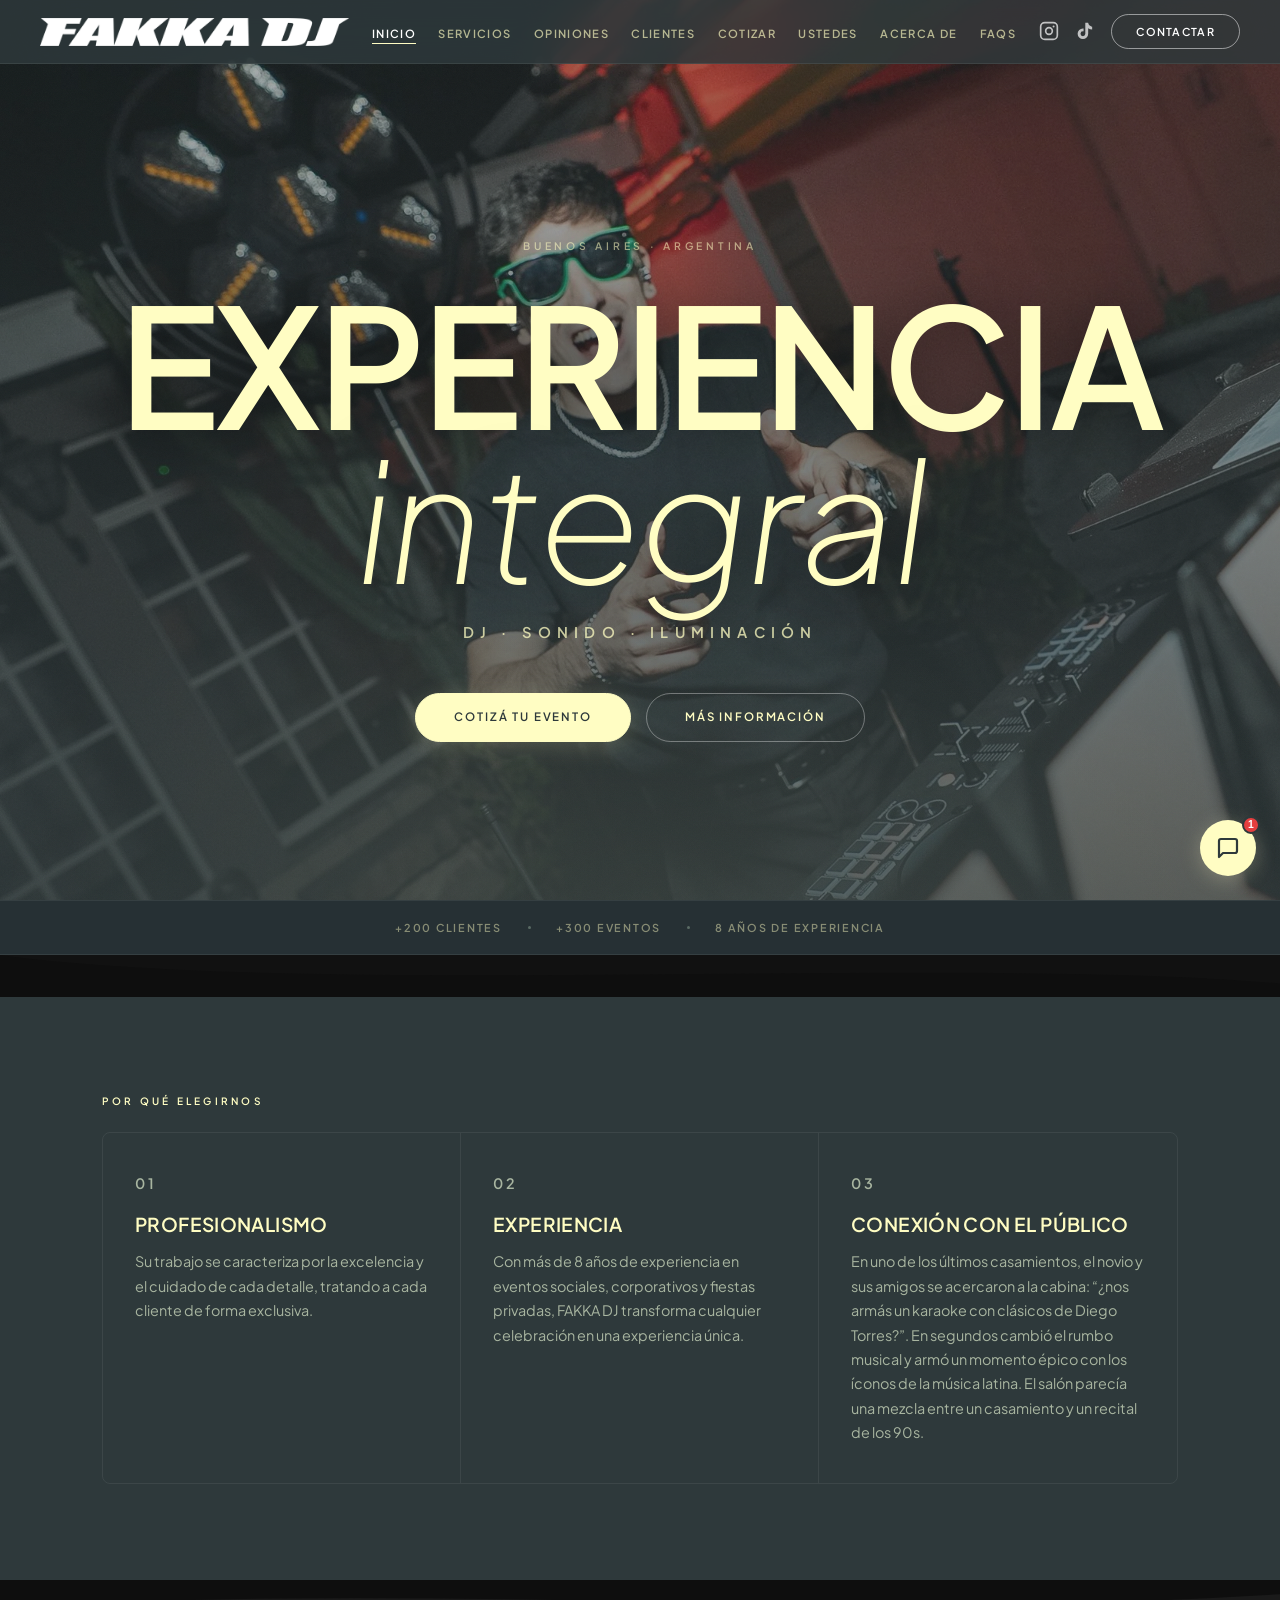
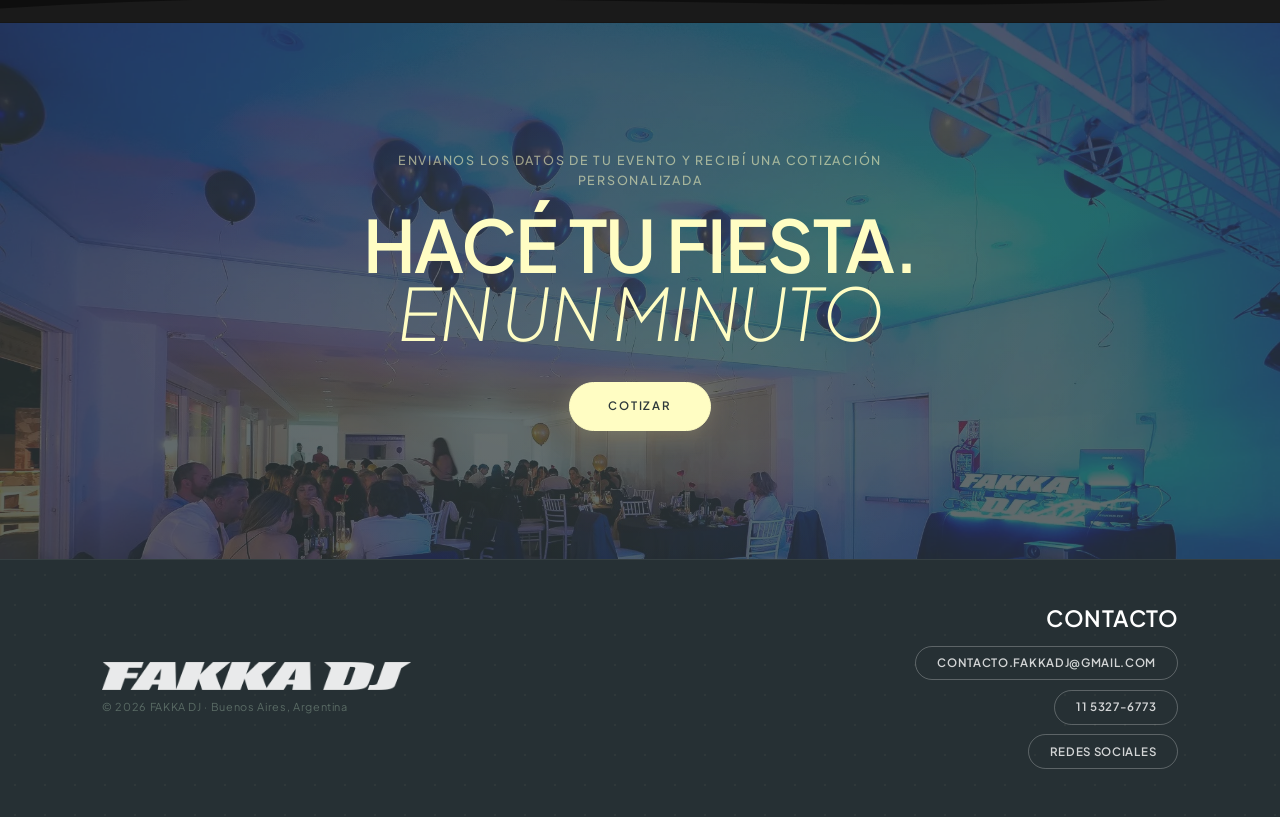
==== commit fdca94a0: "Títulos dos líneas: negrita + cursiva ultrafina (split-h2 pattern)" ====
--- a/index.html
+++ b/index.html
@@ -8,7 +8,7 @@
   <link rel="preconnect" href="https://fonts.googleapis.com" />
   <link rel="preconnect" href="https://fonts.gstatic.com" crossorigin />
   <link href="https://fonts.googleapis.com/css2?family=Plus+Jakarta+Sans:ital,wght@0,600;1,200&display=swap" rel="stylesheet" />
-  <link rel="stylesheet" href="styles.css" />
+  <link rel="stylesheet" href="styles.css?v=2" />
   <link rel="icon" type="image/png" href="images/Fakka_Logo_Picos_Negro.png" />
   <meta property="og:title" content="FAKKA DJ — Servicio integral de DJ, Sonido e Iluminación" />
   <meta property="og:description" content="Más de 8 años transformando celebraciones en Buenos Aires. Casamientos, corporativos, fiestas de 15 y más." />
@@ -119,7 +119,7 @@
 <section class="cta-band">
   <img class="bg" src="images/CAMI-248.jpg" alt="" />
   <p class="small">Envianos los datos de tu evento y recibí una cotización personalizada</p>
-  <h2>Hacé tu fiesta.<br />En un minuto</h2>
+  <h2 class="split-h2"><span>Hacé tu fiesta.</span><span>en un minuto</span></h2>
   <a href="cotizar.html" class="btn btn-accent">Cotizar</a>
 </section>
 
--- a/styles.css
+++ b/styles.css
@@ -277,18 +277,26 @@
 }
 .hero-title {
   font-size: clamp(3.6rem, 13vw, 10.5rem);
-  font-weight: 200; font-style: italic; line-height: 0.88;
-  text-transform: uppercase; margin-bottom: 1.8rem;
+  line-height: 0.92; margin-bottom: 1.8rem;
   text-shadow: 0 4px 60px rgba(0,0,0,0.6);
   letter-spacing: -0.02em;
 }
 .hero-title span { display: block; }
+.hero-title span:first-child {
+  font-weight: 600; font-style: normal; text-transform: uppercase;
+}
+.hero-title span:last-child {
+  font-weight: 200; font-style: italic; text-transform: lowercase;
+}
 .hero-sub {
   font-family: var(--body);
   font-size: clamp(0.7rem, 1.8vw, 0.92rem);
   font-weight: 600; letter-spacing: 0.42em;
   color: rgba(255,253,195,0.75); text-transform: uppercase; margin-bottom: 3rem;
 }
+.split-h2 span { display: block; }
+.split-h2 span:first-child { font-weight: 600; font-style: normal; }
+.split-h2 span:last-child { font-weight: 200; font-style: italic; }
 .hero-tags {
   display: flex; gap: 0.7rem; flex-wrap: wrap;
   justify-content: center; margin-bottom: 3rem;
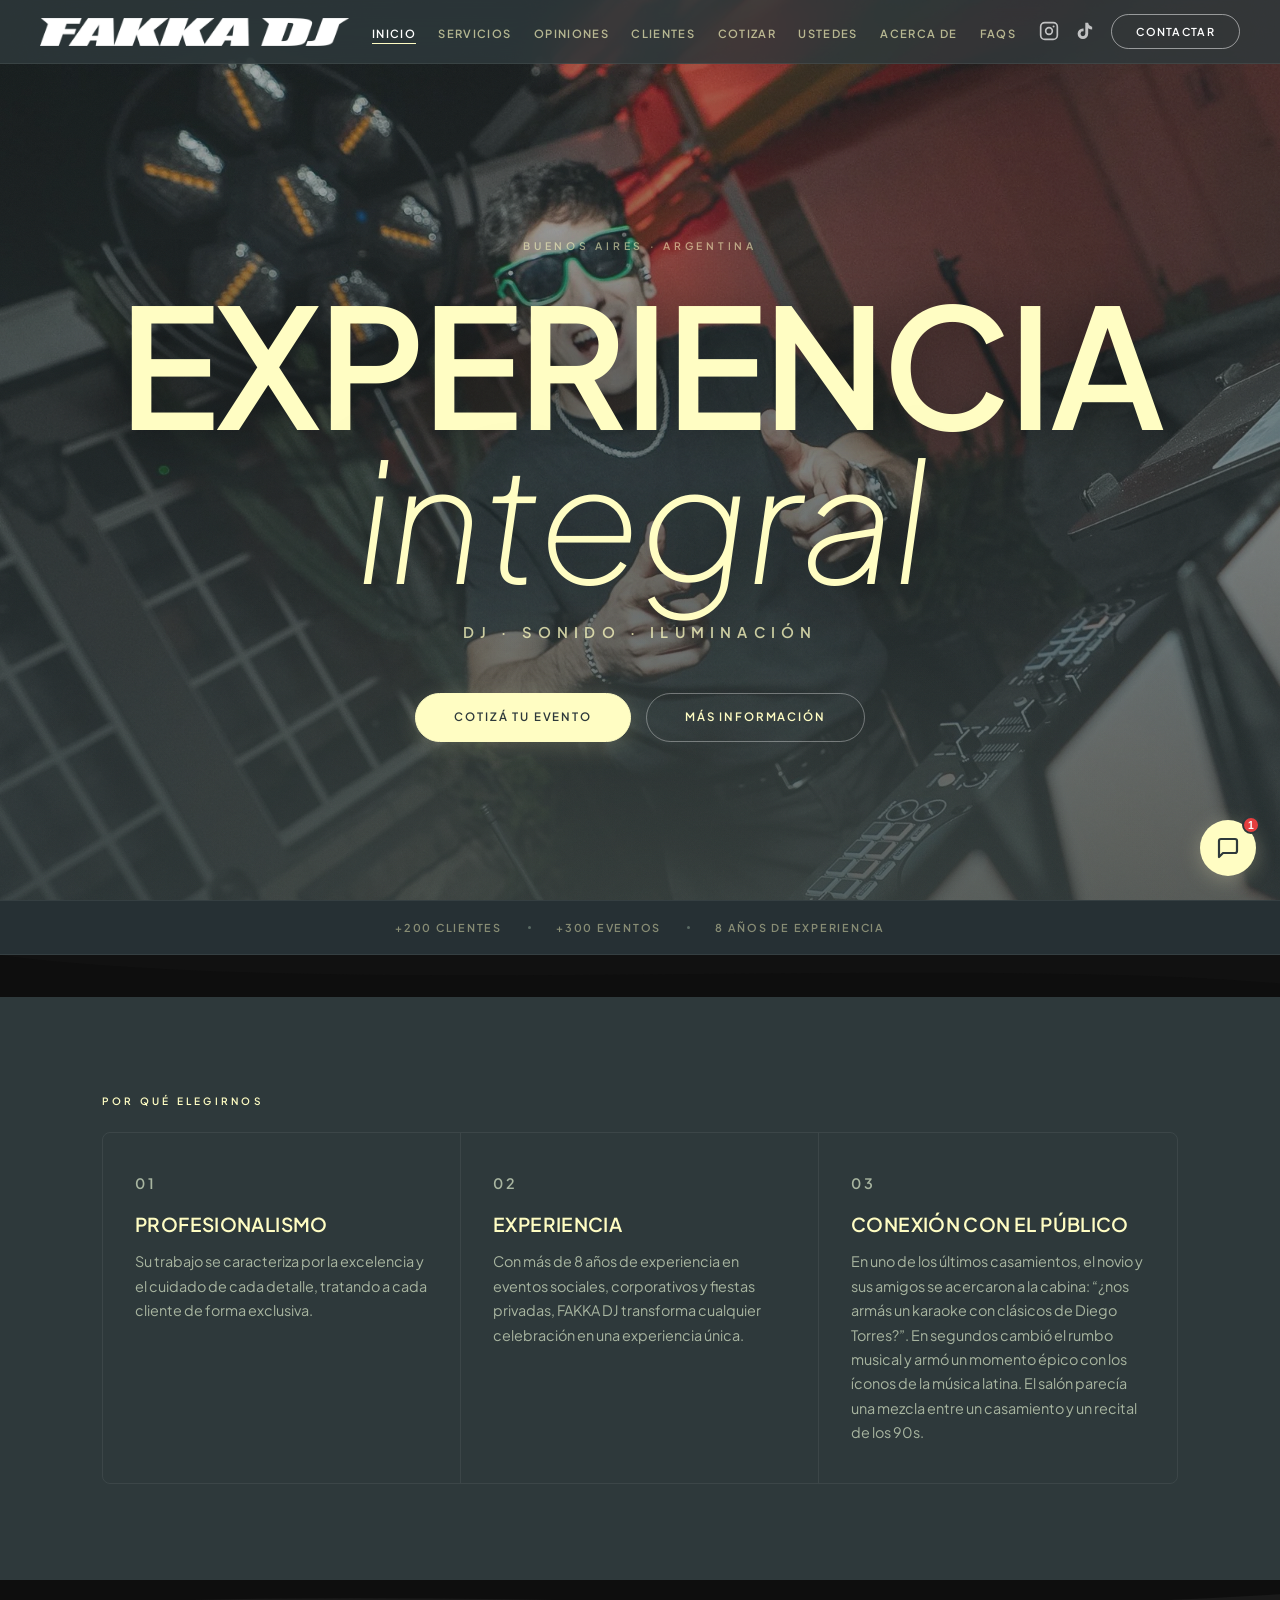
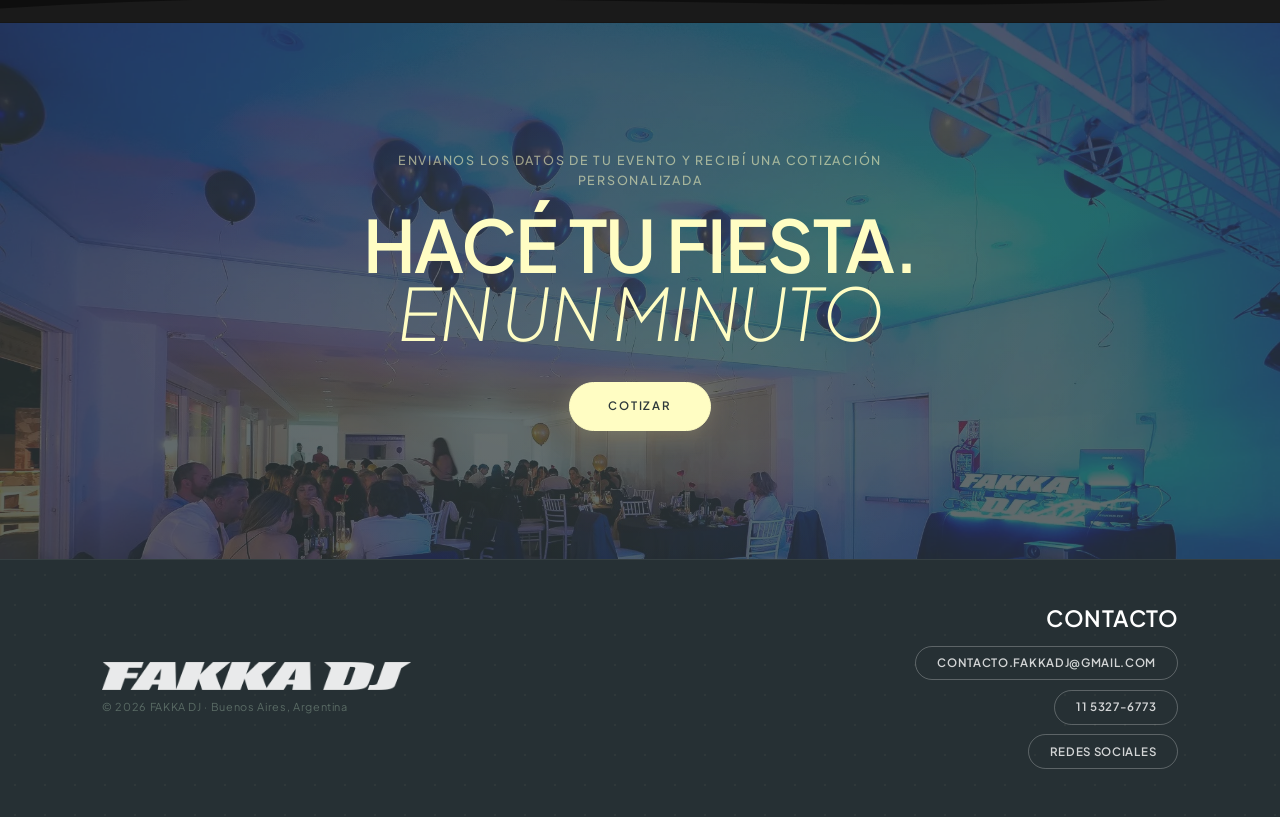
==== commit 32594c13: "Cache-bust v3 para split-h2 pattern" ====
--- a/index.html
+++ b/index.html
@@ -8,7 +8,7 @@
   <link rel="preconnect" href="https://fonts.googleapis.com" />
   <link rel="preconnect" href="https://fonts.gstatic.com" crossorigin />
   <link href="https://fonts.googleapis.com/css2?family=Plus+Jakarta+Sans:ital,wght@0,600;1,200&display=swap" rel="stylesheet" />
-  <link rel="stylesheet" href="styles.css?v=2" />
+  <link rel="stylesheet" href="styles.css?v=3" />
   <link rel="icon" type="image/png" href="images/Fakka_Logo_Picos_Negro.png" />
   <meta property="og:title" content="FAKKA DJ — Servicio integral de DJ, Sonido e Iluminación" />
   <meta property="og:description" content="Más de 8 años transformando celebraciones en Buenos Aires. Casamientos, corporativos, fiestas de 15 y más." />
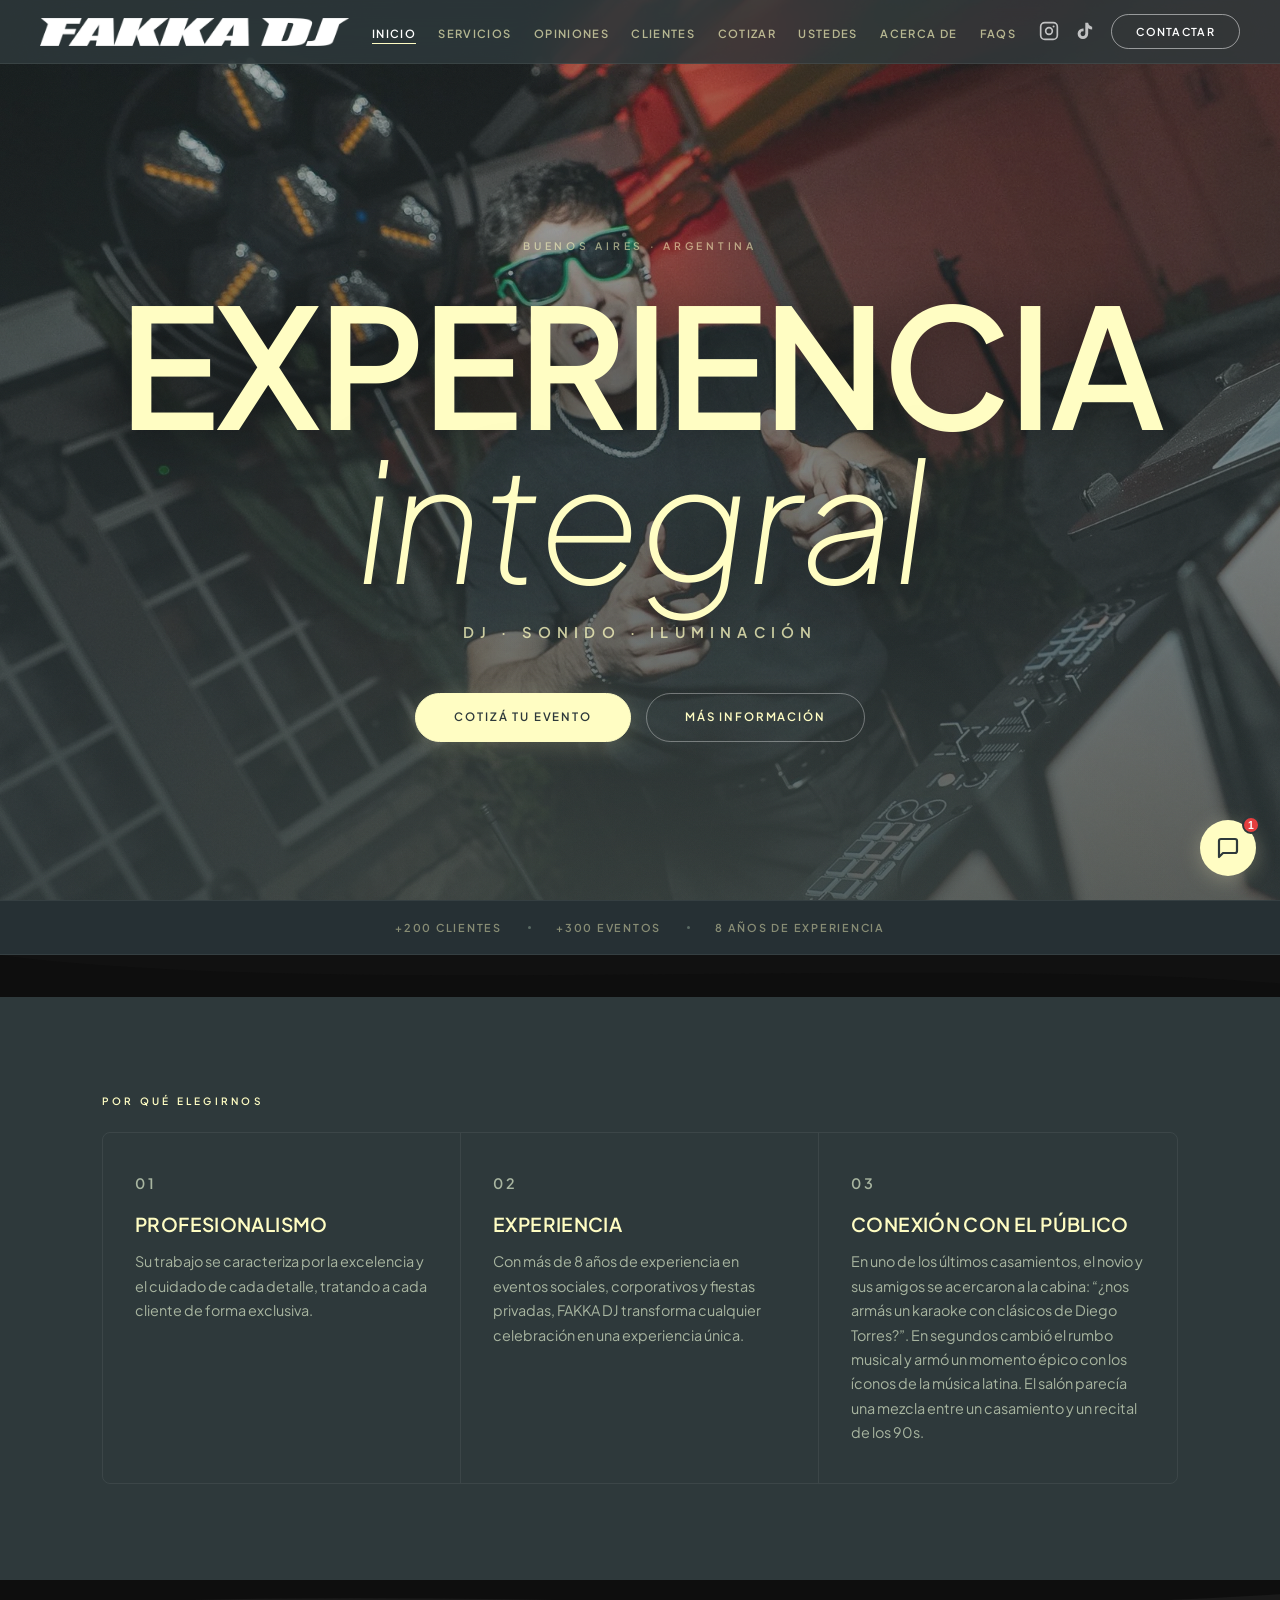
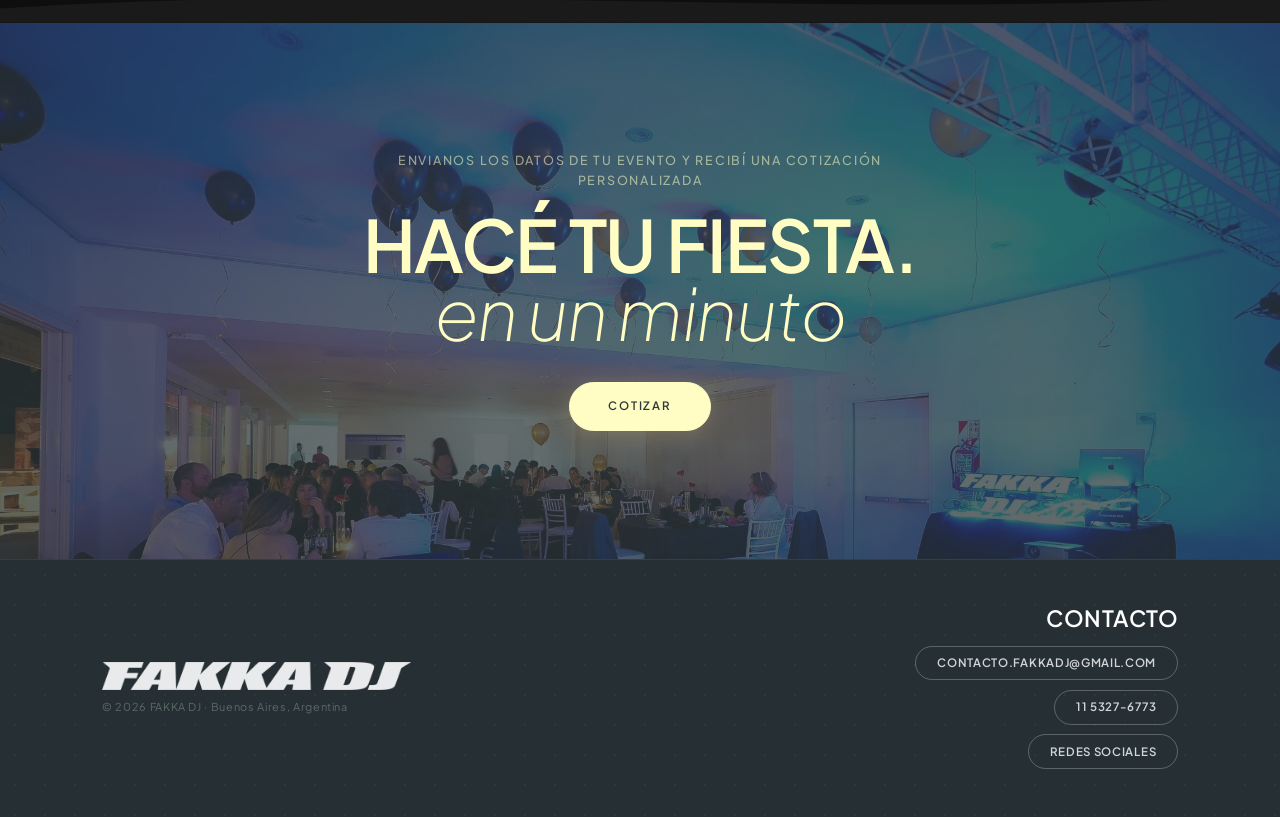
==== commit cceb1621: "fix: split-h2 text-transform uppercase/lowercase explícito + v4 cache-bust" ====
--- a/index.html
+++ b/index.html
@@ -8,7 +8,7 @@
   <link rel="preconnect" href="https://fonts.googleapis.com" />
   <link rel="preconnect" href="https://fonts.gstatic.com" crossorigin />
   <link href="https://fonts.googleapis.com/css2?family=Plus+Jakarta+Sans:ital,wght@0,600;1,200&display=swap" rel="stylesheet" />
-  <link rel="stylesheet" href="styles.css?v=3" />
+  <link rel="stylesheet" href="styles.css?v=4" />
   <link rel="icon" type="image/png" href="images/Fakka_Logo_Picos_Negro.png" />
   <meta property="og:title" content="FAKKA DJ — Servicio integral de DJ, Sonido e Iluminación" />
   <meta property="og:description" content="Más de 8 años transformando celebraciones en Buenos Aires. Casamientos, corporativos, fiestas de 15 y más." />
--- a/styles.css
+++ b/styles.css
@@ -295,8 +295,8 @@
   color: rgba(255,253,195,0.75); text-transform: uppercase; margin-bottom: 3rem;
 }
 .split-h2 span { display: block; }
-.split-h2 span:first-child { font-weight: 600; font-style: normal; }
-.split-h2 span:last-child { font-weight: 200; font-style: italic; }
+.split-h2 span:first-child { font-weight: 600; font-style: normal; text-transform: uppercase; }
+.split-h2 span:last-child { font-weight: 200; font-style: italic; text-transform: lowercase; }
 .hero-tags {
   display: flex; gap: 0.7rem; flex-wrap: wrap;
   justify-content: center; margin-bottom: 3rem;
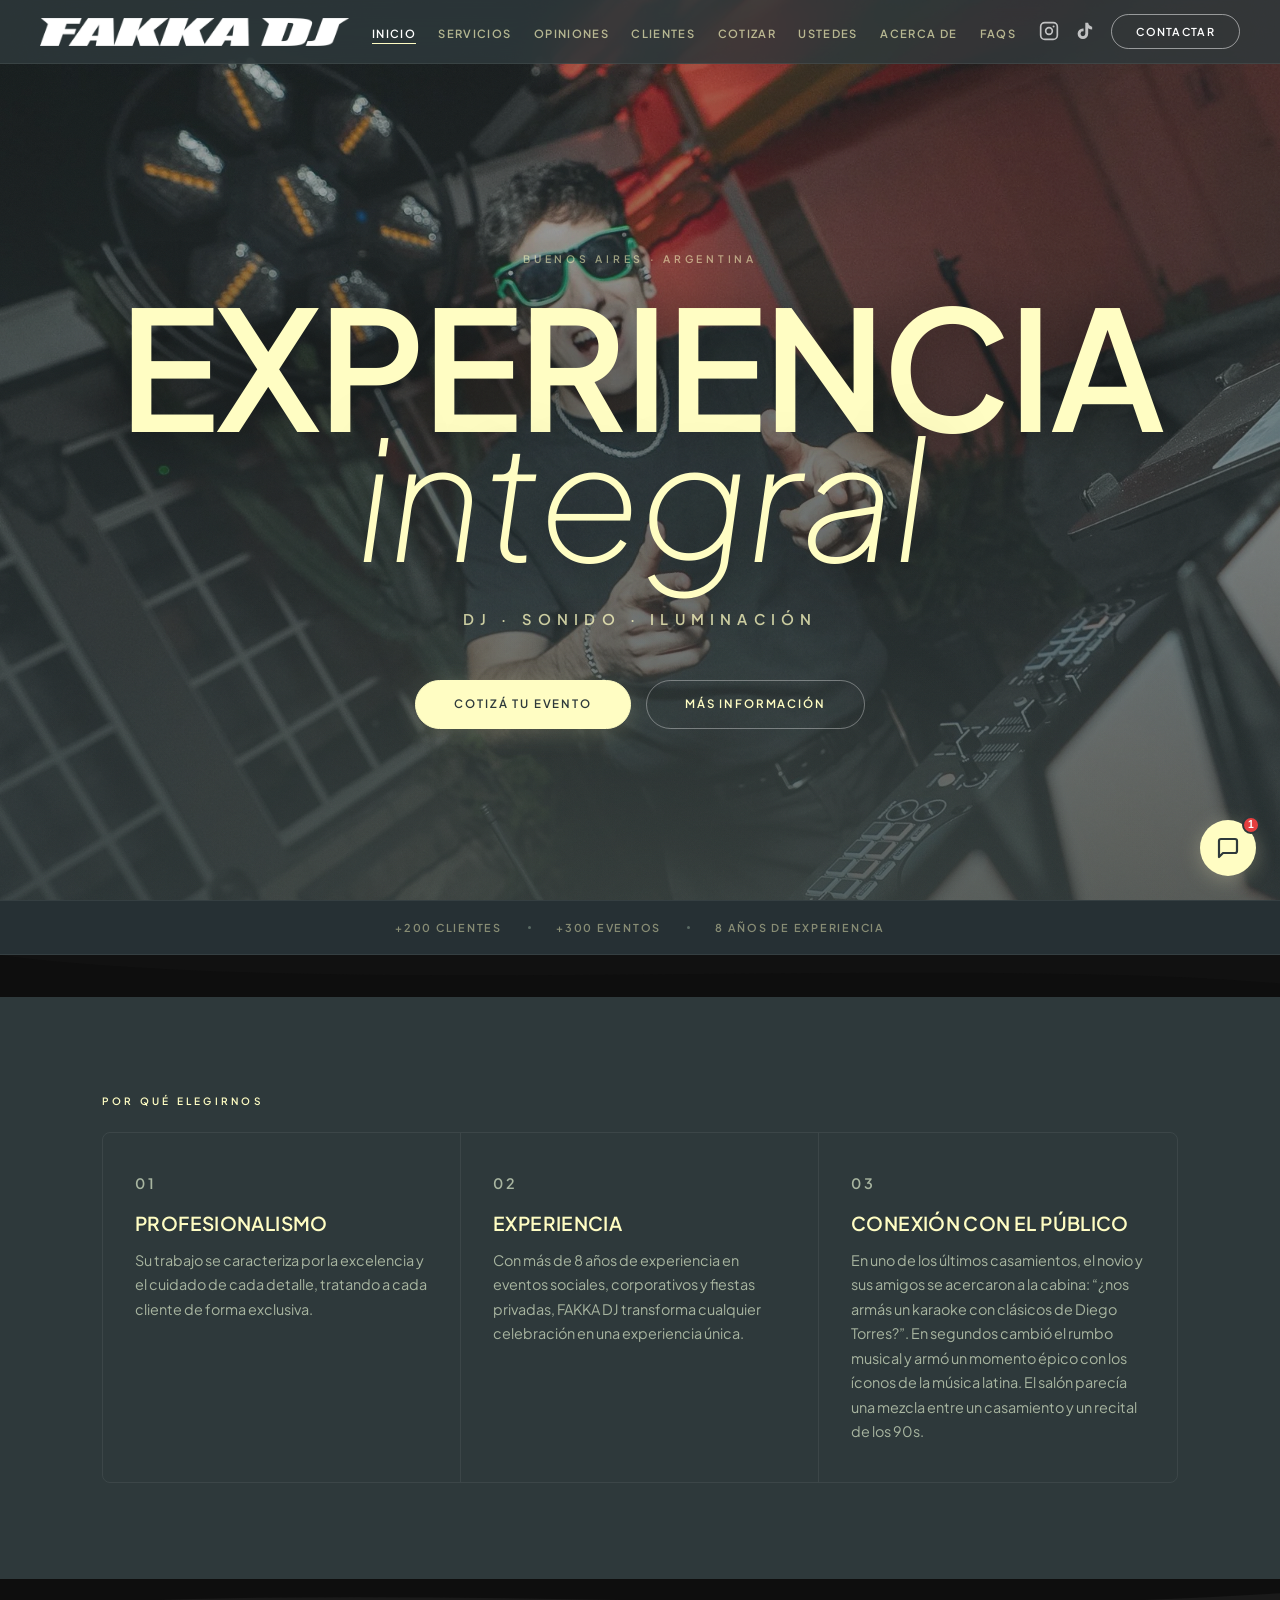
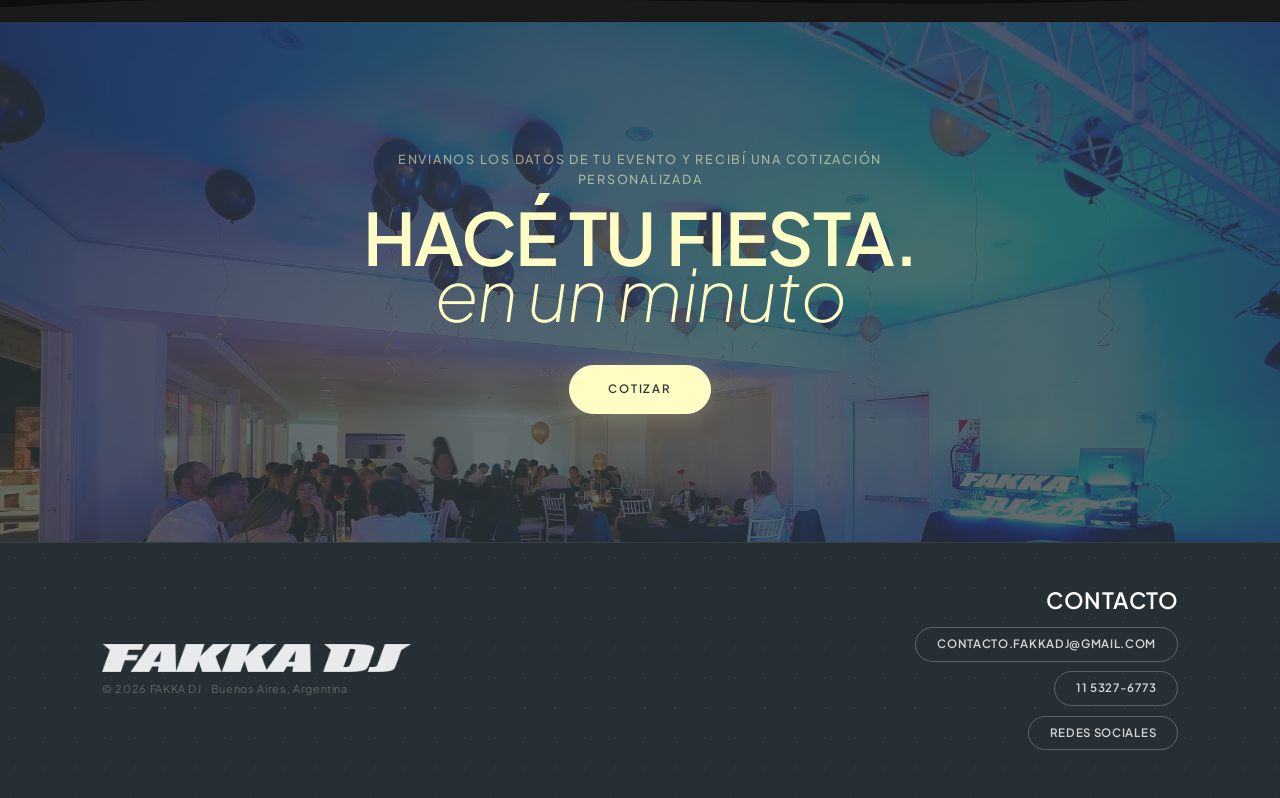
==== commit 27a3d5c0: "style: interlineado más junto en todos los títulos (line-height 0.78) + v5 cache-bust Co-Authored-By" ====
--- a/index.html
+++ b/index.html
@@ -8,7 +8,7 @@
   <link rel="preconnect" href="https://fonts.googleapis.com" />
   <link rel="preconnect" href="https://fonts.gstatic.com" crossorigin />
   <link href="https://fonts.googleapis.com/css2?family=Plus+Jakarta+Sans:ital,wght@0,600;1,200&display=swap" rel="stylesheet" />
-  <link rel="stylesheet" href="styles.css?v=4" />
+  <link rel="stylesheet" href="styles.css?v=5" />
   <link rel="icon" type="image/png" href="images/Fakka_Logo_Picos_Negro.png" />
   <meta property="og:title" content="FAKKA DJ — Servicio integral de DJ, Sonido e Iluminación" />
   <meta property="og:description" content="Más de 8 años transformando celebraciones en Buenos Aires. Casamientos, corporativos, fiestas de 15 y más." />
--- a/styles.css
+++ b/styles.css
@@ -38,7 +38,7 @@
 h1, h2, h3, h4, h5 {
   font-family: var(--head);
   font-weight: 600;
-  line-height: 0.95;
+  line-height: 0.88;
   letter-spacing: -0.01em;
   text-transform: uppercase;
 }
@@ -277,16 +277,21 @@
 }
 .hero-title {
   font-size: clamp(3.6rem, 13vw, 10.5rem);
-  line-height: 0.92; margin-bottom: 1.8rem;
+  line-height: 0.78; margin-bottom: 1.8rem;
   text-shadow: 0 4px 60px rgba(0,0,0,0.6);
   letter-spacing: -0.02em;
 }
-.hero-title span { display: block; }
-.hero-title span:first-child {
+/* Títulos partidos: renglón 1 negrita / renglón 2 cursiva ultrafina, bien juntos */
+.hero-title span, .split-h2 span { display: block; }
+.hero-title span:first-child,
+.split-h2 span:first-child {
   font-weight: 600; font-style: normal; text-transform: uppercase;
 }
-.hero-title span:last-child {
+.hero-title span:last-child,
+.split-h2 span:last-child {
   font-weight: 200; font-style: italic; text-transform: lowercase;
+  /* reserva para las colas de g/p/y con leading tan corto */
+  padding-bottom: 0.12em;
 }
 .hero-sub {
   font-family: var(--body);
@@ -294,9 +299,7 @@
   font-weight: 600; letter-spacing: 0.42em;
   color: rgba(255,253,195,0.75); text-transform: uppercase; margin-bottom: 3rem;
 }
-.split-h2 span { display: block; }
-.split-h2 span:first-child { font-weight: 600; font-style: normal; text-transform: uppercase; }
-.split-h2 span:last-child { font-weight: 200; font-style: italic; text-transform: lowercase; }
+.split-h2 { line-height: 0.78; }
 .hero-tags {
   display: flex; gap: 0.7rem; flex-wrap: wrap;
   justify-content: center; margin-bottom: 3rem;
@@ -341,8 +344,9 @@
 .page-hero h1 {
   font-size: clamp(2.8rem, 9vw, 7rem);
   font-weight: 200; font-style: italic;
-  line-height: 0.9;
+  line-height: 0.78;
   letter-spacing: -0.02em;
+  padding-bottom: 0.12em;
 }
 .page-hero .accent-word { color: var(--accent); }
 
